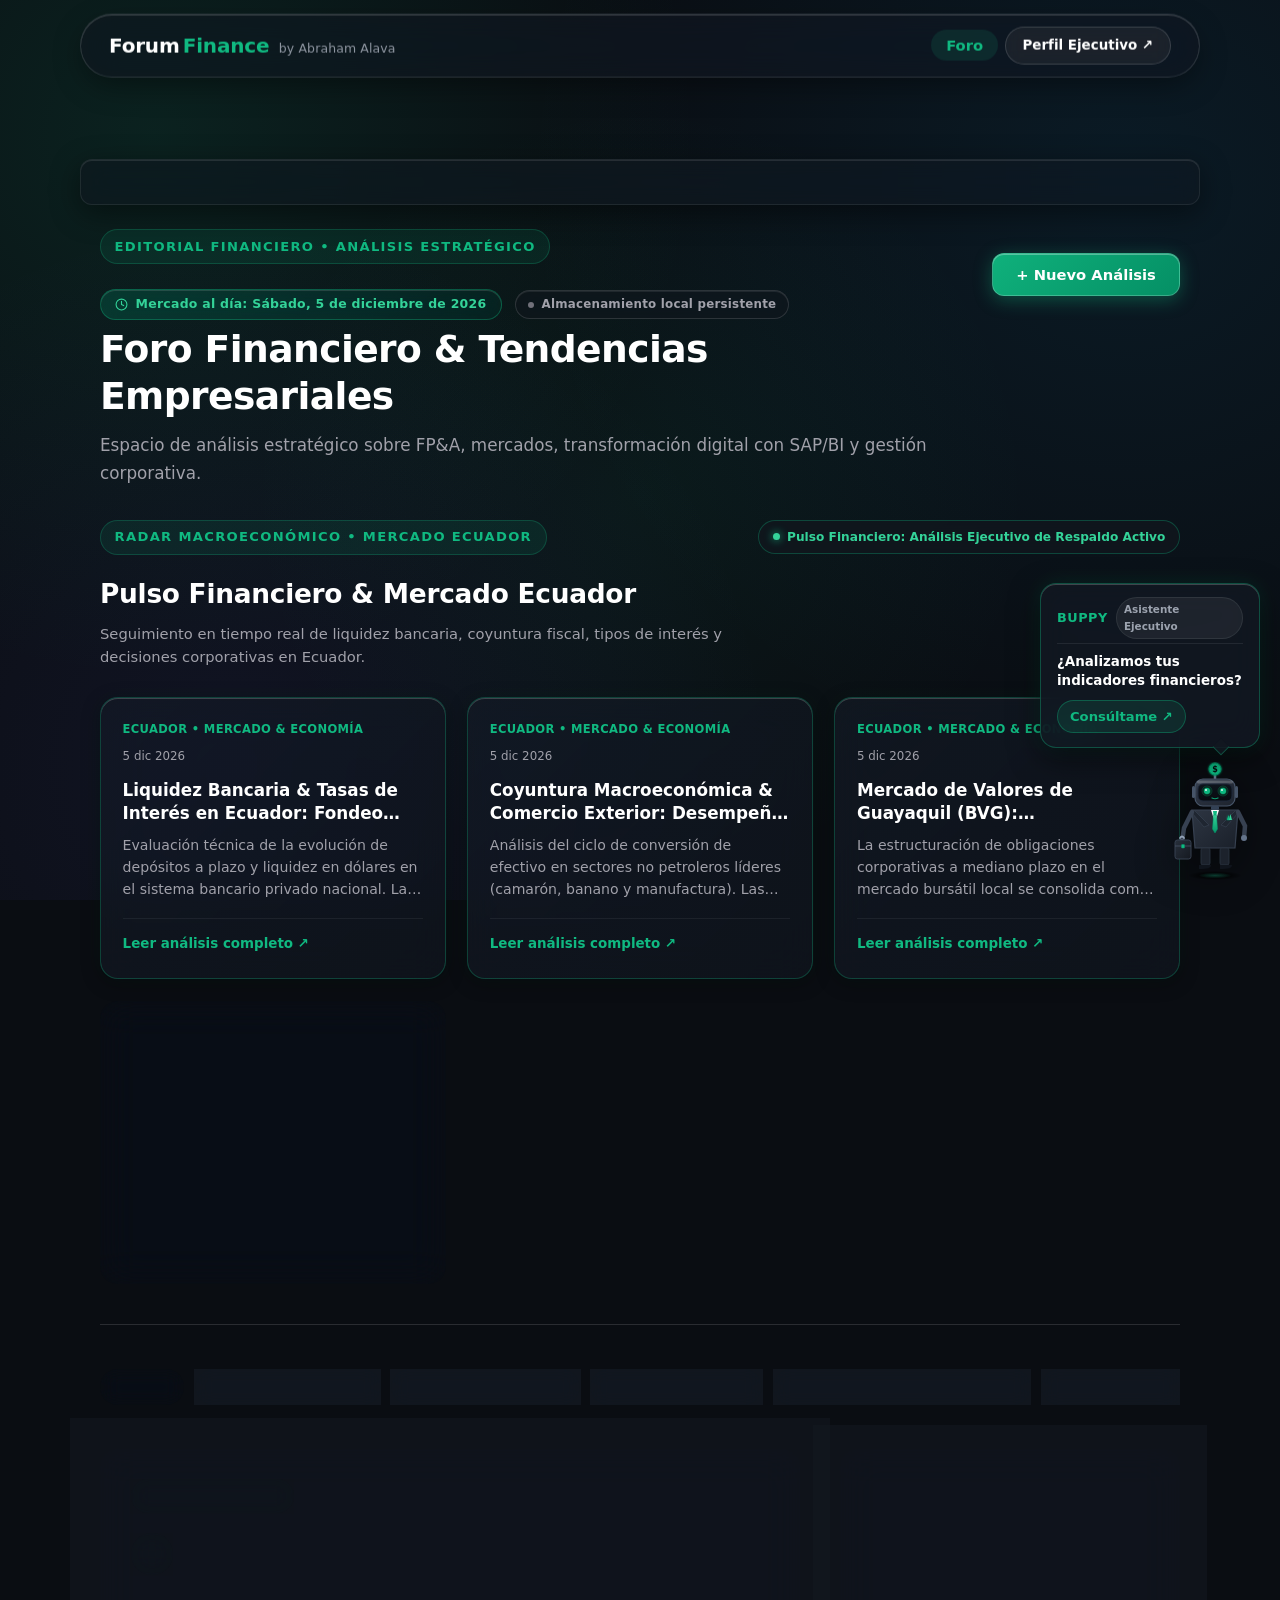
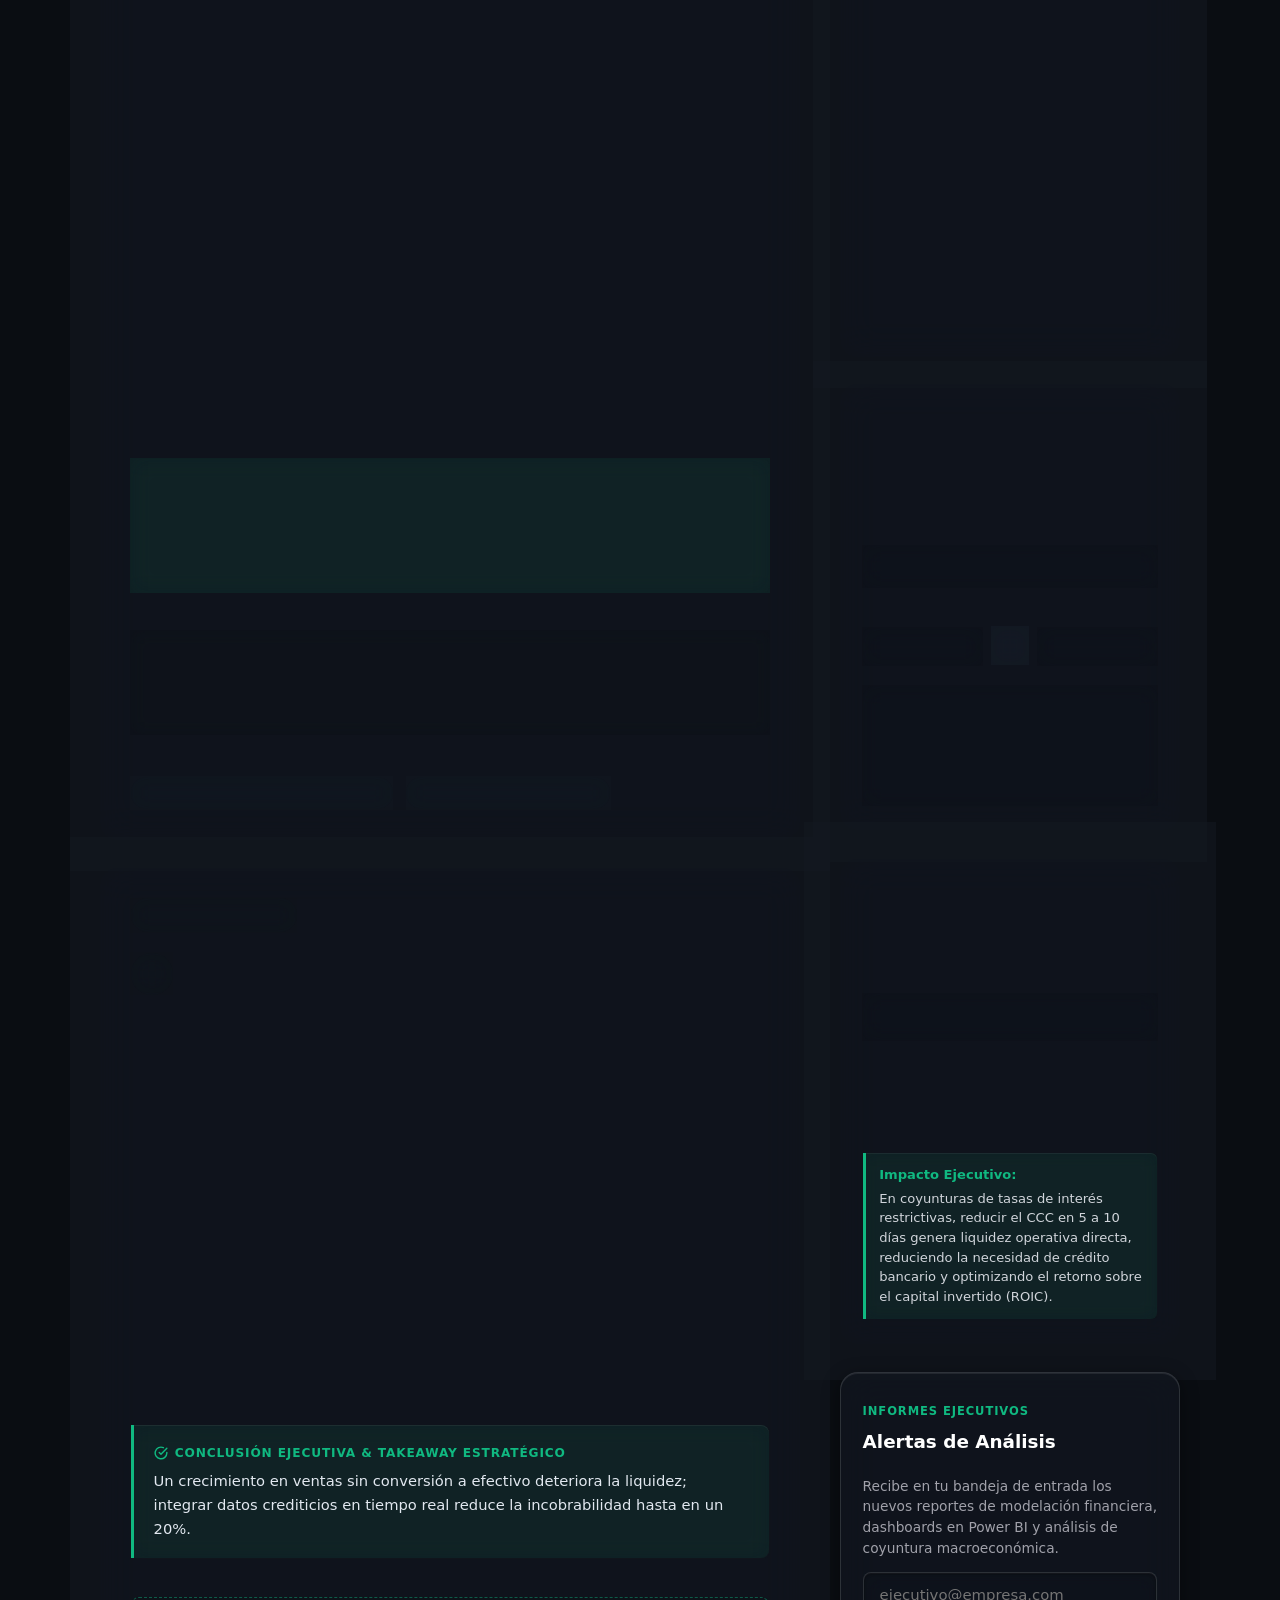
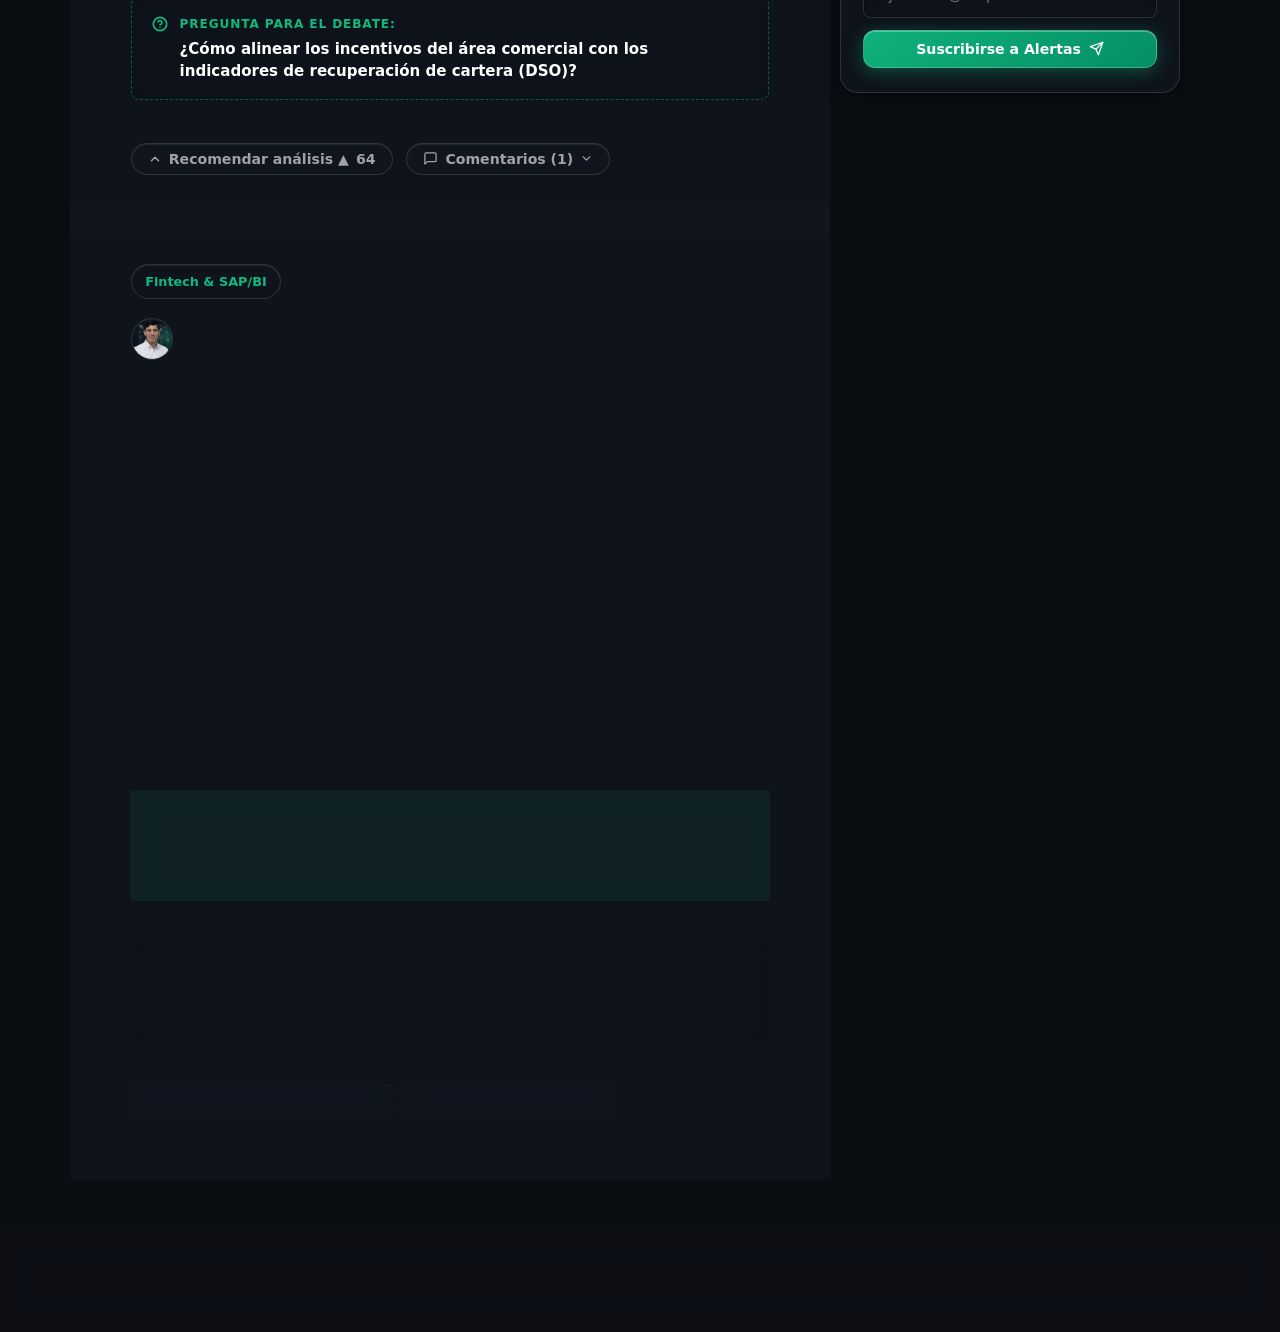
==== forum.html @ c76c72b6 "Primer commit" ====
<!DOCTYPE html>
<html lang="es">

<head>
  <meta charset="UTF-8">
  <meta name="viewport" content="width=device-width, initial-scale=1.0">
  <title>Foro Financiero &amp; Tendencias Empresariales | Abraham Alava</title>

  <!-- Metadatos para SEO y redes sociales -->
  <meta name="description"
    content="Portal Editorial de Inteligencia Financiera &amp; Análisis Empresarial - Artículos estratégicos sobre FP&amp;A, mercado de capitales, transformación digital con SAP/BI y optimización de capital de trabajo por Abraham Alava.">
  <meta name="author" content="Abraham Danny Alava Delgado">
  <meta name="robots" content="index, follow">

  <!-- Favicon corporativo en SVG minimalista -->
  <link rel="icon" type="image/svg+xml" href="assets/img/favicon.svg">

  <!-- Hojas de estilos nativas -->
  <link rel="stylesheet" href="css/global.css">
  <link rel="stylesheet" href="css/pages.css">
</head>

<body>

  <!-- ==========================================
       HEADER COMPARTIDO CON MENÚ RESPONSIVO
       ========================================== -->
  <header class="site-header">
    <nav class="navbar container">
      <!-- Logotipo editorial Forum Finance by Abraham Alava -->
      <a href="forum.html" class="logo forum-brand-logo">
        <span class="brand-text-forum">Forum</span><span class="brand-text-finance">Finance</span>
        <span class="brand-author-byline">by Abraham Alava</span>
      </a>

      <!-- Botón de menú hamburguesa para móviles -->
      <button class="menu-toggle" id="menu-toggle" aria-label="Abrir menú de navegación">
        <span class="hamburger"></span>
      </button>

      <!-- Menú minimalista editorial -->
      <ul class="nav-menu" id="nav-menu">
        <li><a href="forum.html" class="nav-link active">Foro</a></li>
        <li class="nav-btn-item">
          <a href="index.html" class="btn-pill-profile">
            <span>Perfil Ejecutivo &#8599;</span>
          </a>
        </li>
      </ul>
    </nav>
  </header>

  <!-- ==========================================
       TICKER DE MERCADOS EN VIVO (TRADINGVIEW TAPE)
       Widget oficial gratuito en tiempo real
       ========================================== -->
  <div class="market-tradingview-wrapper" aria-label="Cotizaciones de mercados financieros en tiempo real">
    <div class="tradingview-widget-container" id="tradingview-ticker-container">
      <div class="tradingview-widget-container__widget"></div>
    </div>
  </div>

  <!-- ==========================================
       CONTENIDO PRINCIPAL DEL FORO (<main>)
       Estructura editorial de 2 columnas (70% / 30%)
       ========================================== -->
  <main>
    <section class="section forum-section">
      <div class="container">

        <!-- Encabezado Ejecutivo del Portal -->
        <div class="forum-hero-header">
          <div class="forum-hero-text">
            <div class="forum-badge-row">
              <span class="section-tag">EDITORIAL FINANCIERO • ANÁLISIS ESTRATÉGICO</span>
              <span class="forum-live-date-badge" id="forum-live-date-badge">
                <svg width="13" height="13" viewBox="0 0 24 24" fill="none" stroke="currentColor" stroke-width="2"
                  stroke-linecap="round" stroke-linejoin="round" aria-hidden="true">
                  <circle cx="12" cy="12" r="10"></circle>
                  <polyline points="12 6 12 12 16 14"></polyline>
                </svg>
                <span id="live-date-text">Cargando fecha de mercado...</span>
              </span>
              <span class="forum-cloud-badge" id="forum-cloud-badge"
                title="Estado de la base de datos para hilos y comentarios">
                <span class="cloud-status-dot" id="cloud-status-dot"></span>
                <span id="cloud-status-text">Base de datos local activa</span>
              </span>
            </div>
            <h1 class="section-title">Foro Financiero &amp; Tendencias Empresariales</h1>
            <p class="section-description">
              Espacio de análisis estratégico sobre FP&amp;A, mercados, transformación digital con SAP/BI y gestión
              corporativa.
            </p>
          </div>
          <div class="forum-hero-cta">
            <button class="btn btn-primary" id="open-new-thread-modal">
              <span>+ Nuevo Análisis</span>
            </button>
          </div>
        </div>

        <!-- ==========================================
             PULSO FINANCIERO DE ECUADOR EN TIEMPO REAL
             Widget Automatizado de Noticias & Coyuntura Económica
             ========================================== -->
        <section class="ecuador-news-section" aria-label="Pulso Financiero y Noticias Económicas de Ecuador">
          <div class="ecuador-news-header">
            <div class="ecuador-news-header-text">
              <span class="section-tag">RADAR MACROECONÓMICO • MERCADO ECUADOR</span>
              <h2 class="ecuador-news-title">Pulso Financiero &amp; Mercado Ecuador</h2>
              <p class="ecuador-news-description">
                Seguimiento en tiempo real de liquidez bancaria, coyuntura fiscal, tipos de interés y decisiones corporativas en Ecuador.
              </p>
            </div>
            <div class="ecuador-news-badge" id="ecuador-news-status-badge">
              <span class="news-pulse-dot" id="ecuador-pulse-dot"></span>
              <span id="ecuador-news-status-text">Actualizando pulso financiero de Ecuador...</span>
            </div>
          </div>

          <!-- Cuadrícula de Noticias Liquid Glass (4 - 6 tarjetas) -->
          <div class="ecuador-news-grid" id="ecuador-news-grid" aria-live="polite">
            <!-- Renderizado dinámicamente vía fetch con respaldo de análisis ejecutivo -->
          </div>
        </section>

        <!-- Barra de Filtros por Categoría (Estilo Pills) -->
        <div class="forum-filters-wrapper">
          <div class="filter-pills-bar" id="forum-filter-bar" role="toolbar" aria-label="Filtro de categorías del foro">
            <button class="filter-pill active" data-category="all">Todos</button>
            <button class="filter-pill" data-category="FP&amp;A &amp; Estrategia">FP&amp;A &amp; Estrategia</button>
            <button class="filter-pill" data-category="Riesgos &amp; Liquidez">Riesgos &amp; Liquidez</button>
            <button class="filter-pill" data-category="Fintech &amp; SAP/BI">Fintech &amp; SAP/BI</button>
            <button class="filter-pill" data-category="Mercado Bursátil &amp; Riesgos">Mercado Bursátil &amp; Riesgos</button>
            <button class="filter-pill" data-category="Tendencias 2026">Tendencias 2026</button>
          </div>
        </div>

        <!-- Estructura Editorial de 2 Columnas: Principal (70%) + Sidebar (30%) -->
        <div class="forum-editorial-grid">

          <!-- Columna Principal Izquierda (Feed de Artículos/Hilos) -->
          <div class="forum-main-feed-col">
            <div class="forum-feed-container" id="forum-feed" aria-live="polite">
              <!-- Hilos renderizados dinámicamente mediante js/forum.js -->
            </div>
          </div>

          <!-- Barra Lateral Derecha (3 Bloques Compactos) -->
          <aside class="forum-sidebar" aria-label="Inteligencia y métricas financieras">

            <!-- Bloque 1: Temas Más Debatidos -->
            <div class="sidebar-card sidebar-trending-card">
              <div class="sidebar-card-header">
                <span class="sidebar-card-tag">RANKING EDITORIAL</span>
                <h3 class="sidebar-card-title">Temas Más Debatidos</h3>
              </div>
              <ol class="trending-list" id="trending-threads-list">
                <!-- Se alimenta dinámicamente desde js/forum.js -->
              </ol>
            </div>

            <!-- Bloque 2: Convertidor de Divisas Ejecutivo -->
            <div class="sidebar-card sidebar-converter-card" id="currency-converter-widget">
              <div class="sidebar-card-header">
                <span class="sidebar-card-tag">MERCADOS &amp; DIVISAS</span>
                <h3 class="sidebar-card-title">Convertidor de Divisas Ejecutivo</h3>
              </div>

              <div class="converter-form">
                <!-- Monto a Convertir -->
                <div class="form-group" style="margin-bottom: 0.85rem;">
                  <label for="converter-amount" class="converter-label">Monto a Convertir</label>
                  <input type="number" id="converter-amount" class="form-control converter-input" value="1000" min="0"
                    step="any" placeholder="1000">
                </div>

                <!-- Selectores de Divisas e Intercambio -->
                <div class="converter-selectors-row">
                  <div class="converter-select-col">
                    <label for="converter-from" class="converter-label">De:</label>
                    <select id="converter-from" class="form-control converter-select">
                      <option value="USD" selected>USD - Dólar (EE.UU.)</option>
                      <option value="MXN">MXN - Peso Mexicano</option>
                      <option value="EUR">EUR - Euro</option>
                      <option value="COP">COP - Peso Colombiano</option>
                      <option value="PEN">PEN - Sol Peruano</option>
                      <option value="BRL">BRL - Real Brasileño</option>
                      <option value="GBP">GBP - Libra Esterlina</option>
                    </select>
                  </div>

                  <button type="button" id="converter-swap-btn" class="converter-swap-btn"
                    aria-label="Intercambiar divisas" title="Intercambiar divisas">
                    <svg width="16" height="16" viewBox="0 0 24 24" fill="none" stroke="currentColor" stroke-width="2.5"
                      stroke-linecap="round" stroke-linejoin="round" aria-hidden="true">
                      <path d="M7 16V4M7 4L3 8M7 4L11 8M17 8V20M17 20L21 16M17 20L13 16"></path>
                    </svg>
                  </button>

                  <div class="converter-select-col">
                    <label for="converter-to" class="converter-label">A:</label>
                    <select id="converter-to" class="form-control converter-select">
                      <option value="USD">USD - Dólar (EE.UU.)</option>
                      <option value="MXN" selected>MXN - Peso Mexicano</option>
                      <option value="EUR">EUR - Euro</option>
                      <option value="COP">COP - Peso Colombiano</option>
                      <option value="PEN">PEN - Sol Peruano</option>
                      <option value="BRL">BRL - Real Brasileño</option>
                      <option value="GBP">GBP - Libra Esterlina</option>
                    </select>
                  </div>
                </div>

                <!-- Resultado de Conversión en Tiempo Real -->
                <div class="converter-result-box">
                  <div class="converter-result-main">
                    <span class="converter-result-val" id="converter-result-value">--</span>
                    <span class="converter-result-curr" id="converter-result-currency">MXN</span>
                  </div>
                  <div class="converter-rate-info">
                    <span id="converter-rate-unit">Cargando tasa de cambio...</span>
                    <span class="converter-rate-date" id="converter-rate-timestamp">Conexión a mercado en curso</span>
                  </div>
                </div>
              </div>
            </div>

            <!-- Bloque 3: Métrica / KPI Destacado -->
            <div class="sidebar-card sidebar-kpi-card">
              <div class="sidebar-card-header">
                <span class="sidebar-card-tag highlight">KPI FINANCIERO DESTACADO</span>
                <h3 class="sidebar-card-title">Cash Conversion Cycle (CCC)</h3>
              </div>
              <div class="kpi-formula-box">
                <code>CCC = DSO + DIO - DPO</code>
              </div>
              <p class="kpi-description">
                Mide el número de días que toma transformar las salidas de efectivo por adquisiciones de inventario en
                entradas líquidas por cobranza de facturas.
              </p>
              <div class="kpi-takeaway">
                <span class="kpi-takeaway-label">Impacto Ejecutivo:</span>
                <p>En coyunturas de tasas de interés restrictivas, reducir el CCC en 5 a 10 días genera liquidez
                  operativa directa, reduciendo la necesidad de crédito bancario y optimizando el retorno sobre el
                  capital invertido (ROIC).</p>
              </div>
            </div>

            <!-- Bloque 4: Alertas de Análisis -->
            <div class="sidebar-card sidebar-alerts-card">
              <div class="sidebar-card-header">
                <span class="sidebar-card-tag">INFORMES EJECUTIVOS</span>
                <h3 class="sidebar-card-title">Alertas de Análisis</h3>
              </div>
              <p class="alerts-description">
                Recibe en tu bandeja de entrada los nuevos reportes de modelación financiera, dashboards en Power BI y
                análisis de coyuntura macroeconómica.
              </p>
              <form class="alerts-form" id="newsletter-form" novalidate>
                <input type="text" name="email_address_check" value="" style="display:none;">
                <input type="hidden" name="locale" value="es">
                <div class="form-group" style="margin-bottom: 0.75rem;">
                  <label for="EMAIL" class="sr-only">Correo electrónico corporativo</label>
                  <input type="email" name="EMAIL" id="EMAIL" class="form-control" placeholder="ejecutivo@empresa.com"
                    required>
                </div>
                <button type="submit" id="newsletter-submit-btn" class="btn btn-primary"
                  style="width: 100%; justify-content: center; font-size: 0.88rem; padding: 0.65rem 1rem;">
                  <span>Suscribirse a Alertas</span>
                  <svg width="15" height="15" viewBox="0 0 24 24" fill="none" stroke="currentColor" stroke-width="2"
                    stroke-linecap="round" stroke-linejoin="round" aria-hidden="true">
                    <line x1="22" y1="2" x2="11" y2="13"></line>
                    <polygon points="22 2 15 22 11 13 2 9 22 2"></polygon>
                  </svg>
                </button>
                <div id="newsletter-feedback" class="newsletter-feedback" style="display: none;"></div>
              </form>
            </div>

          </aside>

        </div>

      </div>
    </section>
  </main>

  <!-- ==========================================
       MODAL: CREAR NUEVO TEMA / ANÁLISIS
       ========================================== -->
  <div class="modal-overlay" id="thread-modal-overlay" aria-hidden="true" role="dialog" aria-modal="true"
    aria-labelledby="modal-title">
    <div class="modal-card">
      <div class="modal-header">
        <div class="modal-header-info">
          <span class="modal-tag">NUEVA PUBLICACIÓN</span>
          <h2 class="modal-title" id="modal-title">Publicar Análisis o Tema de Debate</h2>
        </div>
        <button class="modal-close-btn" id="close-modal-btn" aria-label="Cerrar modal">
          <svg width="20" height="20" viewBox="0 0 24 24" fill="none" stroke="currentColor" stroke-width="2"
            stroke-linecap="round" stroke-linejoin="round" aria-hidden="true">
            <line x1="18" y1="6" x2="6" y2="18"></line>
            <line x1="6" y1="6" x2="18" y2="18"></line>
          </svg>
        </button>
      </div>

      <form id="new-thread-form" class="modal-form" novalidate>
        <!-- Título del Tema -->
        <div class="form-group">
          <label for="thread-title-input">Título del Análisis / Discusión *</label>
          <input type="text" id="thread-title-input" class="form-control"
            placeholder="Ej: Impacto de la política monetaria en la estructura de deuda corporativa..." required>
        </div>

        <!-- Categoría y Nombre de Autor en 2 columnas -->
        <div class="modal-form-row">
          <div class="form-group">
            <label for="thread-category-select">Categoría Especializada *</label>
            <select id="thread-category-select" class="form-control" required>
              <option value="FP&amp;A &amp; Estrategia">FP&amp;A &amp; Estrategia</option>
              <option value="Riesgos &amp; Liquidez">Riesgos &amp; Liquidez</option>
              <option value="Fintech &amp; SAP/BI">Fintech &amp; SAP/BI</option>
              <option value="Mercado Bursátil &amp; Riesgos">Mercado Bursátil &amp; Riesgos</option>
              <option value="Tendencias 2026">Tendencias 2026</option>
            </select>
          </div>

          <div class="form-group">
            <label for="thread-author-input">Nombre del Autor / Cargo *</label>
            <input type="text" id="thread-author-input" class="form-control"
              placeholder="Ej: Ing. Roberto Dávila / FP&amp;A Manager" required>
          </div>
        </div>

        <!-- Contenido / Cuerpo del análisis -->
        <div class="form-group">
          <label for="thread-content-input">Cuerpo del Análisis Financiero *</label>
          <textarea id="thread-content-input" class="form-control" rows="4"
            placeholder="Expón los fundamentos técnicos, métricas financieras relevantes (EBITDA, ROIC, Flujo de Caja), impacto operativo..."
            required></textarea>
        </div>

        <!-- Conclusión Ejecutiva -->
        <div class="form-group">
          <label for="thread-conclusion-input">Conclusión Ejecutiva / Takeaway Estratégico *</label>
          <textarea id="thread-conclusion-input" class="form-control" rows="2"
            placeholder="Resumen clave o recomendación directa para la dirección financiera..." required></textarea>
        </div>

        <!-- Pregunta para el Debate Comunitario -->
        <div class="form-group">
          <label for="thread-debate-input">Pregunta para el Debate Comunitario (Opcional)</label>
          <input type="text" id="thread-debate-input" class="form-control"
            placeholder="Ej: ¿Qué palancas de optimización consideras más efectivas...?">
        </div>

        <!-- Alerta de validación en modal -->
        <div id="modal-feedback" class="modal-feedback" style="display: none;"></div>

        <!-- Acciones del Modal -->
        <div class="modal-actions">
          <button type="button" class="btn btn-outline" id="cancel-modal-btn">Cancelar</button>
          <button type="submit" class="btn btn-primary" id="submit-thread-btn">
            <span>Publicar Análisis</span>
            <svg width="18" height="18" viewBox="0 0 24 24" fill="none" stroke="currentColor" stroke-width="2"
              stroke-linecap="round" stroke-linejoin="round" aria-hidden="true">
              <line x1="22" y1="2" x2="11" y2="13"></line>
              <polygon points="22 2 15 22 11 13 2 9 22 2"></polygon>
            </svg>
          </button>
        </div>
      </form>
    </div>
  </div>

  <!-- ==========================================
       FOOTER COMPARTIDO
       ========================================== -->
  <footer class="site-footer">
    <div class="container footer-content">
      <p>&copy; <span id="current-year"></span> Abraham Danny Alava Delgado. Todos los derechos reservados.</p>
      <div class="footer-socials">
        <a href="https://www.linkedin.com/in/abraham-alava-3880532a1/" target="_blank"
          rel="noopener noreferrer">LinkedIn</a>
        <a href="https://wa.me/593992666129" target="_blank" rel="noopener noreferrer">WhatsApp</a>
        <a href="mailto:alavacop7@outlook.es">Correo</a>
        <a href="forum.html" target="_blank" rel="noopener noreferrer" class="footer-link-forum">Foro Financiero ↗</a>
      </div>
    </div>
  </footer>

  <!-- Scripts funcionales nativos -->
  <script src="js/main.js"></script>
  <script src="js/forum.js"></script>
</body>

</html>
---- css/global.css ----
/* ==========================================================================
   GLOBAL.CSS - Estilos Globales, Variables, Reset, Componentes y Navegación
   Tecnología: CSS3 Nativo (Sin frameworks)
   Estilo: Fintech Moderno 100% Responsivo
   Paleta: #121417 (Fondo Grafito), #1A1D21 (Tarjetas), #2A2E35 (Bordes),
           #FFFFFF (Texto Principal), #A1A1AA (Texto Secundario),
           #10B981 (Verde Esmeralda Sobrio)
   ========================================================================== */

/* 1. Variables de diseño en :root */
:root {
  /* Paleta Liquid Glass & Fintech */
  --color-bg: #0A0D12;              /* Fondo ultra profundo con soporte para mallas líquidas */
  --color-surface: rgba(20, 25, 33, 0.62);         /* Superficie de vidrio translúcido */
  --color-surface-hover: rgba(28, 35, 47, 0.78);   /* Estado hover en vidrio líquido */
  --color-surface-card: rgba(20, 25, 33, 0.58);    /* Tarjetas y módulos frosted glass */
  --color-primary: #10B981;         /* Verde esmeralda vivo */
  --color-primary-hover: #34D399;   /* Esmeralda luminoso para hover */
  --color-primary-rgb: 16, 185, 129;
  --color-secondary: #E4E4E7;       /* Blanco zinc elegante */
  --color-secondary-rgb: 228, 228, 231;
  --color-text: #FFFFFF;            /* Blanco puro para títulos */
  --color-text-muted: #A1A1AA;      /* Gris zinc de alta legibilidad */
  --color-border: rgba(255, 255, 255, 0.09);       /* Borde cristalino tenue */
  --color-border-glass: rgba(255, 255, 255, 0.13); /* Refracción de borde de vidrio */
  --color-border-hover: rgba(16, 185, 129, 0.55);  /* Iluminación de borde en hover */
  --color-success: #10B981;         /* Éxito */
  --color-danger: #EF4444;          /* Error */

  /* Filtros y Efectos Liquid Glass (Frosted Glassmorphism) */
  --glass-blur: blur(18px) saturate(180%);
  --glass-blur-sm: blur(10px) saturate(160%);
  --glass-blur-lg: blur(26px) saturate(190%);
  --glass-specular: inset 0 1px 0 0 rgba(255, 255, 255, 0.12);
  --glass-specular-hover: inset 0 1px 0 0 rgba(255, 255, 255, 0.25);

  /* Tipografía y Espaciado */
  --font-main: system-ui, -apple-system, BlinkMacSystemFont, 'Segoe UI', Roboto, Helvetica, Arial, sans-serif;
  --max-width: 1120px;
  --header-height: 72px;

  /* Bordes, Sombras Líquidas y Transiciones */
  --radius-sm: 8px;
  --radius-md: 12px;
  --radius-lg: 18px;
  --shadow-sm: 0 4px 18px 0 rgba(0, 0, 0, 0.38), inset 0 1px 0 0 rgba(255, 255, 255, 0.08);
  --shadow-md: 0 8px 32px 0 rgba(0, 0, 0, 0.48), inset 0 1px 0 0 rgba(255, 255, 255, 0.12);
  --shadow-lg: 0 16px 48px -8px rgba(0, 0, 0, 0.65), inset 0 1px 0 0 rgba(255, 255, 255, 0.16);
  --transition: all 0.28s cubic-bezier(0.16, 1, 0.3, 1);
}

/* 2. Reset Universal y Prevención de Desbordamiento */
*, *::before, *::after {
  margin: 0;
  padding: 0;
  box-sizing: border-box;
}

html {
  scroll-behavior: smooth;
  overflow-x: hidden;
  width: 100%;
}

body {
  font-family: var(--font-main);
  background-color: var(--color-bg);
  background-image: 
    radial-gradient(circle at 12% 15%, rgba(16, 185, 129, 0.12) 0%, transparent 40%),
    radial-gradient(circle at 88% 20%, rgba(14, 165, 233, 0.09) 0%, transparent 45%),
    radial-gradient(circle at 50% 55%, rgba(16, 185, 129, 0.07) 0%, transparent 48%),
    radial-gradient(circle at 18% 85%, rgba(99, 102, 241, 0.08) 0%, transparent 42%);
  background-attachment: fixed;
  background-size: cover;
  color: var(--color-text-muted);
  line-height: 1.65;
  min-height: 100vh;
  display: flex;
  flex-direction: column;
  overflow-x: hidden;
  width: 100%;
}

main {
  flex: 1; /* Permite que el footer se mantenga al final siempre */
  width: 100%;
  overflow-x: hidden;
}

img, svg {
  max-width: 100%;
  height: auto;
  display: block;
}

/* 3. Clases Utilitarias */
.sr-only {
  position: absolute;
  width: 1px;
  height: 1px;
  padding: 0;
  margin: -1px;
  overflow: hidden;
  clip: rect(0, 0, 0, 0);
  white-space: nowrap;
  border-width: 0;
}

.container {
  width: 100%;
  max-width: var(--max-width);
  margin-left: auto;
  margin-right: auto;
  padding-left: 1.25rem;
  padding-right: 1.25rem;
  box-sizing: border-box;
}

.section {
  padding: 4.5rem 0;
  width: 100%;
}

.section-header {
  text-align: center;
  max-width: 680px;
  margin: 0 auto 3.5rem auto;
  padding: 0 0.5rem;
}

.section-tag {
  display: inline-block;
  font-size: 0.82rem;
  font-weight: 700;
  text-transform: uppercase;
  letter-spacing: 0.1em;
  color: var(--color-primary);
  background-color: rgba(var(--color-primary-rgb), 0.1);
  padding: 0.35rem 0.85rem;
  border-radius: 9999px;
  margin-bottom: 0.75rem;
  border: 1px solid rgba(var(--color-primary-rgb), 0.25);
}

.section-title {
  font-size: clamp(1.85rem, 4vw + 0.5rem, 2.35rem);
  font-weight: 800;
  line-height: 1.25;
  color: var(--color-text);
  margin-bottom: 0.75rem;
  letter-spacing: -0.015em;
  word-break: break-word;
}

.section-description {
  color: var(--color-text-muted);
  font-size: clamp(0.95rem, 2vw + 0.3rem, 1.05rem);
}

/* 4. Botones */
.btn {
  display: inline-flex;
  align-items: center;
  justify-content: center;
  gap: 0.5rem;
  font-family: inherit;
  font-size: 0.92rem;
  font-weight: 600;
  padding: 0.75rem 1.45rem;
  border-radius: var(--radius-md);
  text-decoration: none;
  cursor: pointer;
  border: 1px solid transparent;
  transition: var(--transition);
  white-space: nowrap;
}

.btn-primary {
  background: linear-gradient(135deg, rgba(16, 185, 129, 0.95), rgba(5, 150, 105, 0.95));
  color: #FFFFFF;
  font-weight: 700;
  border: 1px solid rgba(255, 255, 255, 0.2);
  box-shadow: 0 4px 18px rgba(16, 185, 129, 0.35), inset 0 1px 0 rgba(255, 255, 255, 0.3);
  backdrop-filter: blur(8px);
  -webkit-backdrop-filter: blur(8px);
}

.btn-primary:hover {
  background: linear-gradient(135deg, rgba(52, 211, 153, 0.98), rgba(16, 185, 129, 0.98));
  border-color: rgba(255, 255, 255, 0.35);
  color: #0A0D12;
  transform: translateY(-2px);
  box-shadow: 0 6px 25px rgba(16, 185, 129, 0.45), 0 0 20px rgba(16, 185, 129, 0.3), inset 0 1px 0 rgba(255, 255, 255, 0.4);
}

.btn-outline {
  background-color: rgba(255, 255, 255, 0.04);
  backdrop-filter: var(--glass-blur-sm);
  -webkit-backdrop-filter: var(--glass-blur-sm);
  color: var(--color-text);
  border: 1px solid var(--color-border-glass);
  box-shadow: inset 0 1px 0 rgba(255, 255, 255, 0.08);
}

.btn-outline:hover {
  background-color: rgba(255, 255, 255, 0.08);
  border-color: var(--color-primary);
  color: var(--color-primary);
  transform: translateY(-2px);
  box-shadow: 0 6px 20px rgba(0, 0, 0, 0.35), 0 0 18px rgba(16, 185, 129, 0.18), inset 0 1px 0 rgba(255, 255, 255, 0.15);
}

.badge {
  display: inline-block;
  font-size: 0.75rem;
  font-weight: 600;
  padding: 0.25rem 0.65rem;
  border-radius: 9999px;
  background-color: rgba(var(--color-primary-rgb), 0.12);
  color: var(--color-primary);
  border: 1px solid rgba(var(--color-primary-rgb), 0.28);
  backdrop-filter: blur(8px);
  -webkit-backdrop-filter: blur(8px);
}

/* 5. Header y Barra de Navegación */
.site-header {
  position: sticky;
  top: 0.85rem;
  left: 0;
  width: 100%;
  z-index: 1000;
  padding: 0 1rem;
  background-color: transparent;
  border-bottom: none;
  pointer-events: none;
  transition: var(--transition);
}

.site-header .navbar {
  pointer-events: auto;
}

.navbar {
  height: 64px;
  background-color: rgba(18, 23, 31, 0.68);
  backdrop-filter: var(--glass-blur);
  -webkit-backdrop-filter: var(--glass-blur);
  border: 1px solid var(--color-border-glass);
  border-radius: 9999px; /* Encabezado en forma redondeada (píldora ejecutiva) */
  padding: 0 1.75rem;
  box-shadow: 0 10px 32px -5px rgba(0, 0, 0, 0.45), inset 0 1px 0 0 rgba(255, 255, 255, 0.16);
  display: flex;
  align-items: center;
  justify-content: space-between;
  transition: all 0.3s cubic-bezier(0.16, 1, 0.3, 1);
}

.navbar:hover {
  border-color: rgba(16, 185, 129, 0.4);
  background-color: rgba(24, 30, 40, 0.76);
  box-shadow: 0 12px 38px -5px rgba(0, 0, 0, 0.55), 0 0 25px rgba(16, 185, 129, 0.15), inset 0 1px 0 0 rgba(255, 255, 255, 0.25);
}

.logo {
  font-size: 1.35rem;
  font-weight: 800;
  color: var(--color-text);
  text-decoration: none;
  letter-spacing: -0.02em;
}

.logo span {
  color: var(--color-primary);
}

.nav-menu {
  display: flex;
  align-items: center;
  gap: 0.4rem;
  list-style: none;
}

.nav-link {
  color: var(--color-text-muted);
  text-decoration: none;
  font-size: 0.92rem;
  font-weight: 500;
  position: relative;
  padding: 0.42rem 0.95rem;
  border-radius: 9999px;
  transition: var(--transition);
}

.nav-link:hover {
  color: #FFFFFF;
  background-color: rgba(255, 255, 255, 0.06);
}

/* Enlace activo (marcado por main.js) */
.nav-link.active {
  color: var(--color-primary);
  background-color: rgba(var(--color-primary-rgb), 0.12);
  font-weight: 700;
}

.nav-link.active::after {
  display: none;
}

/* Botón Descargar CV en barra de navegación superior */
.nav-btn-item {
  display: inline-flex;
  align-items: center;
}

.btn-nav-cv {
  padding: 0.42rem 0.95rem;
  font-size: 0.85rem;
  font-weight: 700;
  border-radius: 9999px;
  margin-left: 0.4rem;
  gap: 0.4rem;
  line-height: 1;
  text-decoration: none;
}

.btn-nav-cv svg {
  flex-shrink: 0;
}

/* Botón menú móvil (hamburguesa) */
.menu-toggle {
  display: none;
  background: transparent;
  border: none;
  cursor: pointer;
  padding: 0.5rem;
  width: 44px;
  height: 44px;
  position: relative;
  z-index: 1001;
  border-radius: var(--radius-sm);
  transition: var(--transition);
}

.menu-toggle:focus-visible {
  outline: 2px solid var(--color-primary);
}

.hamburger {
  display: block;
  width: 24px;
  height: 2px;
  background-color: var(--color-text);
  position: relative;
  transition: var(--transition);
}

.hamburger::before,
.hamburger::after {
  content: "";
  position: absolute;
  width: 24px;
  height: 2px;
  background-color: var(--color-text);
  left: 0;
  transition: var(--transition);
}

.hamburger::before {
  top: -8px;
}

.hamburger::after {
  top: 8px;
}

/* Estado activo del botón hamburguesa (transforma en X) */
.menu-toggle.active .hamburger {
  background-color: transparent;
}

.menu-toggle.active .hamburger::before {
  top: 0;
  transform: rotate(45deg);
}

.menu-toggle.active .hamburger::after {
  top: 0;
  transform: rotate(-45deg);
}

/* 6. Footer Compartido */
.site-footer {
  background-color: rgba(14, 16, 20, 0.72);
  backdrop-filter: var(--glass-blur);
  -webkit-backdrop-filter: var(--glass-blur);
  border-top: 1px solid var(--color-border-glass);
  box-shadow: inset 0 1px 0 rgba(255, 255, 255, 0.08);
  padding: 2.5rem 0;
  margin-top: auto;
  width: 100%;
}

.footer-content {
  display: flex;
  flex-direction: column;
  align-items: center;
  justify-content: space-between;
  gap: 1.25rem;
  text-align: center;
}

@media (min-width: 768px) {
  .footer-content {
    flex-direction: row;
    text-align: left;
  }
}

.footer-content p {
  color: var(--color-text-muted);
  font-size: 0.88rem;
}

.footer-socials {
  display: flex;
  gap: 1.25rem;
}

.footer-socials a {
  color: var(--color-text-muted);
  text-decoration: none;
  font-size: 0.88rem;
  transition: var(--transition);
}

.footer-socials a:hover {
  color: var(--color-primary);
}

.footer-socials a.footer-link-forum {
  color: var(--color-text-muted);
  font-weight: 500;
  opacity: 0.9;
}

.footer-socials a.footer-link-forum:hover {
  color: var(--color-primary);
  opacity: 1;
}

/* 7. Media Queries de Navegación Móvil */
@media (max-width: 768px) {
  .site-header {
    top: 0.5rem;
    padding: 0 0.75rem;
  }

  .navbar {
    height: 58px;
    padding: 0 1.25rem;
    border-radius: 9999px; /* Encabezado redondeado en móviles */
  }

  .menu-toggle {
    display: flex;
    align-items: center;
    justify-content: center;
  }

  .nav-menu {
    position: fixed;
    top: calc(58px + 1rem);
    left: 0.75rem;
    right: 0.75rem;
    width: auto;
    background-color: rgba(18, 22, 29, 0.88);
    backdrop-filter: var(--glass-blur-lg);
    -webkit-backdrop-filter: var(--glass-blur-lg);
    border: 1px solid var(--color-border-glass);
    border-radius: 20px; /* Menú móvil redondeado acorde al encabezado */
    flex-direction: column;
    padding: 1.5rem 1.25rem;
    gap: 0.75rem;
    align-items: stretch;
    box-shadow: var(--shadow-lg), 0 20px 50px rgba(0, 0, 0, 0.75), inset 0 1px 0 rgba(255, 255, 255, 0.15);
    transform: translateY(-20px);
    opacity: 0;
    visibility: hidden;
    transition: all 0.3s cubic-bezier(0.4, 0, 0.2, 1);
    z-index: 999;
    max-height: calc(100vh - 85px);
    overflow-y: auto;
  }

  /* Clase añadida con JS para mostrar el menú */
  .nav-menu.open {
    transform: translateY(0);
    opacity: 1;
    visibility: visible;
  }

  .nav-link {
    font-size: 1.02rem;
    width: 100%;
    display: block;
    padding: 0.65rem 0.85rem;
    border-radius: var(--radius-sm);
    border-bottom: 1px solid rgba(42, 46, 53, 0.5);
  }

  .nav-link:hover, .nav-link.active {
    background-color: rgba(16, 185, 129, 0.08);
  }

  .nav-link.active::after {
    display: none; /* En móvil se resalta con fondo sutil */
  }

  .nav-btn-item {
    width: 100%;
    margin-top: 0.35rem;
  }

  .btn-nav-cv {
    width: 100%;
    margin-left: 0;
    justify-content: center;
    padding: 0.65rem 1rem;
    font-size: 0.92rem;
  }

  .section {
    padding: 3.5rem 0;
  }
}

/* ==========================================================================
   7. ASISTENTE ROBOT EJECUTIVO "BUPPY" (Liquid Glass Assistant)
   ========================================================================== */
.executive-robot-container {
  position: fixed;
  bottom: 20px;
  right: 20px;
  z-index: 999;
  width: 90px;
  height: auto;
  pointer-events: auto;
  user-select: none;
  transition: opacity 0.3s ease, transform 0.3s ease;
}

.executive-robot-wrapper {
  animation: robotLevitate 3.5s ease-in-out infinite;
  display: flex;
  flex-direction: column;
  align-items: center;
  position: relative;
}

.executive-robot-svg {
  display: block;
  width: 90px;
  height: 115px;
  filter: drop-shadow(0 8px 20px rgba(0, 0, 0, 0.45));
}

.executive-robot-shadow {
  width: 52px;
  height: 9px;
  background: radial-gradient(ellipse at center, rgba(16, 185, 129, 0.32) 0%, rgba(0, 0, 0, 0.5) 45%, transparent 75%);
  border-radius: 50%;
  margin: -6px auto 0 auto;
  animation: robotShadowPulse 3.5s ease-in-out infinite;
}

/* Burbuja de diálogo Liquid Glass (Modo Interactivo en forum.html) */
.executive-robot-bubble {
  position: absolute;
  bottom: calc(100% + 14px);
  right: 0;
  width: 220px;
  background: rgba(18, 24, 33, 0.85);
  backdrop-filter: blur(14px) saturate(160%);
  -webkit-backdrop-filter: blur(14px) saturate(160%);
  border: 1px solid rgba(16, 185, 129, 0.35);
  border-radius: 16px;
  padding: 0.85rem 1rem;
  box-shadow: 0 10px 30px rgba(0, 0, 0, 0.55), 0 0 20px rgba(16, 185, 129, 0.15), inset 0 1px 0 rgba(255, 255, 255, 0.2);
  display: flex;
  flex-direction: column;
  gap: 0.55rem;
  animation: robotBubbleFloat 3.5s ease-in-out infinite;
  pointer-events: auto;
  z-index: 1000;
}

.robot-bubble-header {
  display: flex;
  align-items: center;
  justify-content: space-between;
  gap: 0.5rem;
  padding-bottom: 0.3rem;
  border-bottom: 1px solid rgba(255, 255, 255, 0.08);
}

.robot-bubble-name {
  font-size: 0.8rem;
  font-weight: 800;
  color: #10B981;
  letter-spacing: 0.04em;
  text-transform: uppercase;
}

.robot-bubble-badge {
  font-size: 0.65rem;
  font-weight: 600;
  color: #9CA3AF;
  background: rgba(255, 255, 255, 0.06);
  padding: 0.15rem 0.45rem;
  border-radius: 9999px;
  border: 1px solid rgba(255, 255, 255, 0.08);
}

.robot-bubble-text {
  font-size: 0.84rem;
  line-height: 1.4;
  color: #FFFFFF;
  font-weight: 600;
  margin: 0;
}

.robot-bubble-link {
  display: inline-flex;
  align-items: center;
  align-self: flex-start;
  gap: 0.35rem;
  font-size: 0.82rem;
  font-weight: 700;
  color: #10B981;
  text-decoration: none;
  background: rgba(16, 185, 129, 0.12);
  border: 1px solid rgba(16, 185, 129, 0.35);
  padding: 0.32rem 0.75rem;
  border-radius: 9999px;
  transition: var(--transition);
}

.robot-bubble-link:hover {
  background: #10B981;
  color: #0A0D12;
  box-shadow: 0 0 16px rgba(16, 185, 129, 0.5);
  transform: translateY(-1px);
}

.robot-bubble-tail {
  position: absolute;
  bottom: -6px;
  right: 32px;
  width: 12px;
  height: 12px;
  background: rgba(18, 24, 33, 0.85);
  border-right: 1px solid rgba(16, 185, 129, 0.35);
  border-bottom: 1px solid rgba(16, 185, 129, 0.35);
  transform: rotate(45deg);
}

@keyframes robotLevitate {
  0%, 100% {
    transform: translateY(0);
  }
  50% {
    transform: translateY(-8px);
  }
}

@keyframes robotShadowPulse {
  0%, 100% {
    transform: scale(1);
    opacity: 0.55;
  }
  50% {
    transform: scale(0.82);
    opacity: 0.25;
  }
}

@keyframes robotBubbleFloat {
  0%, 100% {
    transform: translateY(0);
  }
  50% {
    transform: translateY(-5px);
  }
}

/* Adaptación móvil: ocultar en pantallas menores a 768px */
@media (max-width: 768px) {
  .executive-robot-container {
    display: none !important;
  }
}
---- css/pages.css ----
/* ==========================================================================
   PAGES.CSS - Estilos específicos de cada vista (<main>)
   Estilo: Fintech Moderno Liquid Glass (Glassmorphism & Frosted Glass)
   Paleta: #0A0D12 (Fondo Líquido), rgba(20, 25, 33, 0.62) (Superficies de Vidrio),
           rgba(255, 255, 255, 0.13) (Bordes de Refracción),
           #10B981 (Verde Esmeralda Sobrio)
   ========================================================================== */

/* --------------------------------------------------------------------------
   1. INICIO (index.html): .hero y .highlights-grid
   -------------------------------------------------------------------------- */
.hero {
  padding: 4.5rem 0 3rem 0;
  width: 100%;
}

.hero-grid {
  display: grid;
  grid-template-columns: 1fr;
  gap: 2.5rem;
  align-items: center;
}

@media (min-width: 860px) {
  .hero-grid {
    grid-template-columns: 1.25fr 0.75fr;
    gap: 3rem;
  }
}

.hero-content {
  display: flex;
  flex-direction: column;
  gap: 1.25rem;
  min-width: 0;
  /* Previene desbordamiento en grid */
}

.hero-greeting {
  font-size: 0.92rem;
  font-weight: 700;
  color: var(--color-primary);
  letter-spacing: 0.08em;
  text-transform: uppercase;
}

.hero-title {
  font-size: clamp(2rem, 5vw + 0.8rem, 2.85rem);
  font-weight: 800;
  line-height: 1.15;
  color: var(--color-text);
  letter-spacing: -0.02em;
  word-break: break-word;
}

.hero-title span {
  color: var(--color-primary);
}

.hero-role {
  font-size: clamp(1.1rem, 2.5vw + 0.5rem, 1.25rem);
  color: var(--color-secondary);
  font-weight: 500;
}

.hero-description {
  font-size: 1.02rem;
  color: var(--color-text-muted);
  max-width: 620px;
  line-height: 1.7;
}

.hero-actions {
  display: flex;
  flex-wrap: wrap;
  gap: 0.85rem;
  margin-top: 0.5rem;
}

@media (max-width: 480px) {
  .hero-actions {
    flex-direction: column;
    width: 100%;
  }

  .hero-actions .btn {
    width: 100%;
  }
}

.hero-visual {
  display: flex;
  justify-content: center;
  width: 100%;
}

.hero-avatar-wrapper {
  width: min(260px, 72vw);
  height: min(260px, 72vw);
  position: relative;
  border-radius: 50%;
  padding: 4px;
  background: linear-gradient(135deg, rgba(16, 185, 129, 0.7), rgba(255, 255, 255, 0.25), rgba(16, 185, 129, 0.35));
  box-shadow: 0 16px 40px rgba(0, 0, 0, 0.6), 0 0 25px rgba(16, 185, 129, 0.25), inset 0 1px 0 rgba(255, 255, 255, 0.35);
  flex-shrink: 0;
  backdrop-filter: var(--glass-blur-sm);
  -webkit-backdrop-filter: var(--glass-blur-sm);
}

.hero-avatar-img {
  width: 100%;
  height: 100%;
  border-radius: 50%;
  object-fit: cover;
  object-position: center 15%;
  background-color: var(--color-surface);
  display: block;
}

/* Sección Resumen / Fortalezas */
.highlights-section {
  padding-bottom: 4.5rem;
  width: 100%;
}

.highlights-grid {
  display: grid;
  grid-template-columns: 1fr;
  /* 1 columna en móvil */
  gap: 1.5rem;
  width: 100%;
}

@media (min-width: 768px) {
  .highlights-grid {
    grid-template-columns: repeat(3, 1fr);
    /* 3 columnas en tablet y desktop */
  }
}

.highlight-card {
  background-color: var(--color-surface);
  backdrop-filter: var(--glass-blur);
  -webkit-backdrop-filter: var(--glass-blur);
  border: 1px solid var(--color-border-glass);
  border-radius: var(--radius-lg);
  padding: 2rem 1.75rem;
  transition: var(--transition);
  box-shadow: var(--shadow-sm);
  min-width: 0;
  overflow-wrap: break-word;
}

.highlight-card:hover {
  transform: translateY(-4px);
  border-color: var(--color-border-hover);
  box-shadow: var(--shadow-md), 0 0 24px rgba(16, 185, 129, 0.15), var(--glass-specular-hover);
  background-color: var(--color-surface-hover);
}

.highlight-icon {
  display: inline-flex;
  align-items: center;
  justify-content: center;
  margin-bottom: 1.25rem;
  color: var(--color-primary);
  background-color: rgba(var(--color-primary-rgb), 0.1);
  width: 48px;
  height: 48px;
  border-radius: var(--radius-md);
  border: 1px solid rgba(var(--color-primary-rgb), 0.25);
  backdrop-filter: var(--glass-blur-sm);
  -webkit-backdrop-filter: var(--glass-blur-sm);
  box-shadow: inset 0 1px 0 rgba(255, 255, 255, 0.15);
}

.highlight-card h3 {
  font-size: 1.25rem;
  color: var(--color-text);
  margin-bottom: 0.75rem;
  font-weight: 700;
}

.highlight-card p {
  color: var(--color-text-muted);
  font-size: 0.94rem;
  line-height: 1.6;
}

/* --------------------------------------------------------------------------
   2. SOBRE MÍ (about.html): .about-grid, .timeline-list, .certifications-grid
   -------------------------------------------------------------------------- */
.about-grid {
  display: grid;
  grid-template-columns: 1fr;
  /* 1 columna en móvil */
  gap: 2rem;
  width: 100%;
}

@media (min-width: 860px) {
  .about-grid {
    grid-template-columns: 1fr 1fr;
    /* 2 columnas en desktop */
    gap: 2.5rem;
  }
}

.bio-card,
.timeline-card {
  background-color: var(--color-surface);
  backdrop-filter: var(--glass-blur);
  -webkit-backdrop-filter: var(--glass-blur);
  border: 1px solid var(--color-border-glass);
  border-radius: var(--radius-lg);
  padding: 2.25rem 1.75rem;
  box-shadow: var(--shadow-sm);
  transition: var(--transition);
  min-width: 0;
  overflow-wrap: break-word;
}

.bio-card:hover,
.timeline-card:hover {
  border-color: var(--color-border-hover);
  box-shadow: var(--shadow-md), 0 0 20px rgba(16, 185, 129, 0.12), var(--glass-specular-hover);
  background-color: var(--color-surface-hover);
}

.bio-card h3,
.timeline-card h3 {
  font-size: 1.45rem;
  color: var(--color-text);
  margin-bottom: 1.25rem;
  display: flex;
  align-items: center;
  gap: 0.5rem;
  font-weight: 700;
}

/* Cabecera con Foto de Perfil en Bio (about.html) */
.bio-profile-header {
  display: flex;
  align-items: center;
  gap: 1.25rem;
  margin-bottom: 1.5rem;
  padding-bottom: 1.25rem;
  border-bottom: 1px solid var(--color-border-glass);
}

.bio-avatar-wrapper {
  width: 82px;
  height: 82px;
  border-radius: 50%;
  padding: 3px;
  background: linear-gradient(135deg, rgba(16, 185, 129, 0.7), rgba(255, 255, 255, 0.25), rgba(16, 185, 129, 0.35));
  box-shadow: 0 8px 25px rgba(0, 0, 0, 0.5), 0 0 16px rgba(16, 185, 129, 0.25);
  flex-shrink: 0;
  backdrop-filter: var(--glass-blur-sm);
  -webkit-backdrop-filter: var(--glass-blur-sm);
}

.bio-avatar-img {
  width: 100%;
  height: 100%;
  border-radius: 50%;
  object-fit: cover;
  object-position: center 20%;
  display: block;
  background-color: var(--color-surface);
}

.bio-profile-info {
  display: flex;
  flex-direction: column;
  gap: 0.25rem;
  min-width: 0;
}

.bio-profile-info h3 {
  margin-bottom: 0 !important;
  font-size: 1.35rem;
}

.bio-profile-role {
  font-size: 0.88rem;
  font-weight: 600;
  color: var(--color-primary);
}

.bio-card p {
  color: var(--color-text-muted);
  margin-bottom: 1.25rem;
  font-size: 1rem;
  line-height: 1.7;
}

.bio-actions {
  margin-top: 1.75rem;
}

@media (max-width: 480px) {
  .bio-actions .btn {
    width: 100%;
  }
}

/* Línea de tiempo */
.timeline-list {
  position: relative;
  padding-left: 1.75rem;
  list-style: none;
}

.timeline-list::before {
  content: "";
  position: absolute;
  top: 0.5rem;
  left: 6px;
  width: 2px;
  height: calc(100% - 1rem);
  background: linear-gradient(180deg, var(--color-primary), rgba(255, 255, 255, 0.1));
}

.timeline-item {
  position: relative;
  margin-bottom: 2rem;
  min-width: 0;
}

.timeline-item:last-child {
  margin-bottom: 0;
}

.timeline-item::before {
  content: "";
  position: absolute;
  top: 0.4rem;
  left: -1.75rem;
  width: 14px;
  height: 14px;
  border-radius: 50%;
  background-color: var(--color-primary);
  border: 3px solid rgba(18, 23, 31, 0.9);
  box-shadow: 0 0 0 2px var(--color-primary), 0 0 10px rgba(16, 185, 129, 0.4);
}

.timeline-period {
  font-size: 0.82rem;
  font-weight: 700;
  color: var(--color-primary);
  text-transform: uppercase;
  margin-bottom: 0.25rem;
  letter-spacing: 0.06em;
}

.timeline-title {
  font-size: 1.12rem;
  font-weight: 700;
  color: var(--color-text);
  word-break: break-word;
}

.timeline-institution {
  font-size: 0.93rem;
  color: var(--color-secondary);
  font-weight: 600;
  margin-bottom: 0.5rem;
}

.timeline-desc {
  font-size: 0.91rem;
  color: var(--color-text-muted);
  line-height: 1.6;
}

/* Sección Certificaciones y Formación Continua */
.certifications-section {
  width: 100%;
}

/* Filtro Interactivo por Categorías estilo Pill (Liquid Glass) */
.filter-pills {
  display: flex;
  flex-wrap: wrap;
  gap: 0.65rem;
  justify-content: center;
  margin-bottom: 2.5rem;
}

.filter-pill {
  background-color: rgba(22, 28, 38, 0.65);
  backdrop-filter: var(--glass-blur-sm);
  -webkit-backdrop-filter: var(--glass-blur-sm);
  border: 1px solid var(--color-border-glass);
  box-shadow: inset 0 1px 0 rgba(255, 255, 255, 0.1);
  color: var(--color-text-muted);
  padding: 0.55rem 1.15rem;
  border-radius: 9999px;
  font-family: inherit;
  font-size: 0.88rem;
  font-weight: 600;
  cursor: pointer;
  transition: var(--transition);
  outline: none;
  display: inline-flex;
  align-items: center;
  justify-content: center;
}

.filter-pill:hover {
  border-color: var(--color-primary);
  color: #FFFFFF;
  background-color: rgba(30, 38, 50, 0.8);
  box-shadow: 0 0 14px rgba(16, 185, 129, 0.15), inset 0 1px 0 rgba(255, 255, 255, 0.18);
}

.filter-pill.active {
  background: linear-gradient(135deg, rgba(16, 185, 129, 0.28), rgba(16, 185, 129, 0.12));
  border-color: var(--color-primary);
  color: #34D399;
  box-shadow: 0 0 18px rgba(16, 185, 129, 0.25), inset 0 1px 0 rgba(255, 255, 255, 0.25);
}

/* Cuadrícula de 13 Certificaciones: 3 columnas en escritorio, 2 en tablet, 1 en móvil */
.certifications-grid {
  display: grid;
  grid-template-columns: 1fr;
  /* 1 columna en móvil */
  gap: 1.25rem;
  width: 100%;
}

@media (min-width: 680px) {
  .certifications-grid {
    grid-template-columns: repeat(2, 1fr);
    /* 2 columnas en tablet */
    gap: 1.35rem;
  }
}

@media (min-width: 1024px) {
  .certifications-grid {
    grid-template-columns: repeat(3, 1fr);
    /* 3 columnas en escritorio */
    gap: 1.5rem;
  }
}

.cert-card {
  background-color: var(--color-surface);
  backdrop-filter: var(--glass-blur);
  -webkit-backdrop-filter: var(--glass-blur);
  border: 1px solid var(--color-border-glass);
  border-radius: var(--radius-md);
  padding: 1.5rem 1.35rem;
  display: flex;
  flex-direction: column;
  gap: 0.65rem;
  box-shadow: var(--shadow-sm);
  transition: all 0.25s cubic-bezier(0.4, 0, 0.2, 1);
  min-width: 0;
  overflow-wrap: break-word;
}

.cert-card:hover {
  transform: translateY(-4px);
  border-color: var(--color-border-hover);
  box-shadow: var(--shadow-md), 0 0 20px rgba(16, 185, 129, 0.15), var(--glass-specular-hover);
  background-color: var(--color-surface-hover);
}

.cert-header {
  display: flex;
  align-items: center;
  justify-content: space-between;
  margin-bottom: 0.15rem;
  gap: 0.5rem;
}

.cert-icon {
  display: inline-flex;
  align-items: center;
  justify-content: center;
  color: var(--color-primary);
  background-color: rgba(var(--color-primary-rgb), 0.12);
  width: 38px;
  height: 38px;
  border-radius: 8px;
  border: 1px solid rgba(var(--color-primary-rgb), 0.28);
  backdrop-filter: var(--glass-blur-sm);
  -webkit-backdrop-filter: var(--glass-blur-sm);
  box-shadow: inset 0 1px 0 rgba(255, 255, 255, 0.15);
  flex-shrink: 0;
}

.cert-title {
  font-size: 1.05rem;
  font-weight: 700;
  color: #FFFFFF;
  line-height: 1.35;
  margin-top: 0.2rem;
}

.cert-meta {
  font-size: 0.85rem;
  color: #A1A1AA;
  line-height: 1.45;
  flex: 1;
}

.cert-link {
  display: inline-flex;
  align-items: center;
  gap: 0.3rem;
  font-size: 0.82rem;
  font-weight: 600;
  color: var(--color-primary);
  text-decoration: none;
  margin-top: auto;
  transition: var(--transition);
  padding: 0.25rem 0;
  align-self: flex-start;
}

.cert-link:hover {
  color: var(--color-primary-hover);
  text-decoration: underline;
  transform: translateX(3px);
}

/* --------------------------------------------------------------------------
   3. HABILIDADES (skills.html): .skills-grid, .progress-bar
   -------------------------------------------------------------------------- */
.skills-grid {
  display: grid;
  grid-template-columns: 1fr;
  /* 1 columna en móvil */
  gap: 1.75rem;
  width: 100%;
}

@media (min-width: 768px) {
  .skills-grid {
    grid-template-columns: repeat(3, 1fr);
    /* 3 columnas en tablet y desktop */
  }
}

.skill-category {
  background-color: var(--color-surface);
  backdrop-filter: var(--glass-blur);
  -webkit-backdrop-filter: var(--glass-blur);
  border: 1px solid var(--color-border-glass);
  border-radius: var(--radius-lg);
  padding: 2.2rem 1.75rem;
  transition: var(--transition);
  box-shadow: var(--shadow-sm);
  min-width: 0;
  overflow-wrap: break-word;
}

.skill-category:hover {
  border-color: var(--color-border-hover);
  background-color: var(--color-surface-hover);
  box-shadow: var(--shadow-md), 0 0 22px rgba(16, 185, 129, 0.12), var(--glass-specular-hover);
}

.category-title {
  font-size: 1.22rem;
  color: var(--color-text);
  margin-bottom: 1.75rem;
  padding-bottom: 0.75rem;
  border-bottom: 1px solid var(--color-border-glass);
  font-weight: 700;
}

.skill-item {
  margin-bottom: 1.35rem;
}

.skill-item:last-child {
  margin-bottom: 0;
}

.skill-header {
  display: flex;
  justify-content: space-between;
  margin-bottom: 0.5rem;
  font-size: 0.93rem;
  font-weight: 600;
  gap: 0.5rem;
}

.skill-name {
  color: var(--color-text);
  min-width: 0;
}

.skill-percentage {
  color: var(--color-primary);
  font-weight: 700;
  flex-shrink: 0;
}

.progress-bar {
  width: 100%;
  height: 8px;
  background-color: rgba(26, 32, 44, 0.7);
  border: 1px solid rgba(255, 255, 255, 0.08);
  backdrop-filter: var(--glass-blur-sm);
  -webkit-backdrop-filter: var(--glass-blur-sm);
  border-radius: 9999px;
  overflow: hidden;
  box-shadow: inset 0 2px 4px rgba(0, 0, 0, 0.5);
}

.progress-fill {
  height: 100%;
  background: linear-gradient(90deg, #10B981, #34D399);
  border-radius: 9999px;
  box-shadow: 0 0 12px rgba(16, 185, 129, 0.5), inset 0 1px 0 rgba(255, 255, 255, 0.35);
  transition: width 1s ease-in-out;
}

/* --------------------------------------------------------------------------
   4. PROYECTOS (projects.html): .projects-grid, .project-card
   -------------------------------------------------------------------------- */
.projects-grid {
  display: grid;
  grid-template-columns: 1fr;
  /* 1 columna en móvil */
  gap: 2rem;
  width: 100%;
}

@media (min-width: 680px) {
  .projects-grid {
    grid-template-columns: repeat(2, 1fr);
    /* 2 columnas en tablet */
  }
}

@media (min-width: 1024px) {
  .projects-grid {
    grid-template-columns: repeat(3, 1fr);
    /* 3 columnas en desktop */
  }
}

.project-card {
  background-color: var(--color-surface);
  backdrop-filter: var(--glass-blur);
  -webkit-backdrop-filter: var(--glass-blur);
  border: 1px solid var(--color-border-glass);
  border-radius: var(--radius-lg);
  overflow: hidden;
  display: flex;
  flex-direction: column;
  transition: var(--transition);
  box-shadow: var(--shadow-sm);
  min-width: 0;
}

.project-card:hover {
  transform: translateY(-5px);
  border-color: var(--color-border-hover);
  box-shadow: var(--shadow-lg), 0 0 24px rgba(16, 185, 129, 0.15), var(--glass-specular-hover);
  background-color: var(--color-surface-hover);
}

.project-thumbnail {
  width: 100%;
  height: 190px;
  overflow: hidden;
  background-color: rgba(14, 18, 24, 0.6);
  border-bottom: 1px solid var(--color-border-glass);
}

.project-img {
  width: 100%;
  height: 100%;
  object-fit: cover;
  transition: transform 0.4s ease;
}

.project-card:hover .project-img {
  transform: scale(1.04);
}

.project-body {
  padding: 1.75rem 1.5rem;
  display: flex;
  flex-direction: column;
  flex: 1;
  min-width: 0;
}

.project-title {
  font-size: 1.22rem;
  color: var(--color-text);
  margin-bottom: 0.65rem;
  font-weight: 700;
  word-break: break-word;
}

.project-description {
  color: var(--color-text-muted);
  font-size: 0.92rem;
  line-height: 1.6;
  margin-bottom: 1.25rem;
  flex: 1;
}

.project-tags {
  display: flex;
  flex-wrap: wrap;
  gap: 0.45rem;
  margin-bottom: 1.5rem;
}

.project-links {
  display: flex;
  gap: 0.75rem;
  margin-top: auto;
  flex-wrap: wrap;
}

.project-links .btn {
  flex: 1 1 120px;
  font-size: 0.85rem;
  padding: 0.6rem 0.8rem;
  text-align: center;
}

/* --------------------------------------------------------------------------
   4.1 BANNER DESTACADO SHOWCASE (projects.html): Foro Financiero
   -------------------------------------------------------------------------- */
.featured-showcase-banner {
  background: linear-gradient(135deg, rgba(16, 185, 129, 0.08), rgba(26, 29, 33, 0.9));
  border: 1px solid rgba(16, 185, 129, 0.3);
  border-radius: 20px;
  backdrop-filter: var(--glass-blur);
  -webkit-backdrop-filter: var(--glass-blur);
  box-shadow: var(--shadow-lg), 0 0 32px rgba(16, 185, 129, 0.12), var(--glass-specular);
  margin-bottom: 48px;
  padding: 2.5rem 2.25rem;
  display: grid;
  grid-template-columns: 1fr;
  gap: 2.25rem;
  align-items: center;
  position: relative;
  overflow: hidden;
  transition: var(--transition);
}

.featured-showcase-banner::before {
  content: "";
  position: absolute;
  top: 0;
  left: 0;
  right: 0;
  height: 2px;
  background: linear-gradient(90deg, transparent, #10B981, rgba(52, 211, 153, 0.85), transparent);
  pointer-events: none;
  z-index: 2;
}

.featured-showcase-banner:hover {
  border-color: rgba(16, 185, 129, 0.55);
  box-shadow: var(--shadow-xl), 0 0 42px rgba(16, 185, 129, 0.22), var(--glass-specular-hover);
}

@media (min-width: 920px) {
  .featured-showcase-banner {
    grid-template-columns: 1.15fr 1fr;
    gap: 3rem;
    padding: 3rem;
  }
}

.showcase-content {
  display: flex;
  flex-direction: column;
  align-items: flex-start;
  min-width: 0;
}

.showcase-badge {
  display: inline-flex;
  align-items: center;
  gap: 0.5rem;
  font-size: 0.74rem;
  font-weight: 700;
  letter-spacing: 0.08em;
  text-transform: uppercase;
  color: #10B981;
  background: rgba(16, 185, 129, 0.12);
  border: 1px solid rgba(16, 185, 129, 0.3);
  padding: 0.35rem 0.85rem;
  border-radius: 9999px;
  margin-bottom: 1.25rem;
  backdrop-filter: blur(8px);
  -webkit-backdrop-filter: blur(8px);
}

.showcase-title {
  font-size: 2.2rem;
  font-weight: 800;
  color: var(--color-text);
  margin-bottom: 1rem;
  letter-spacing: -0.02em;
  line-height: 1.2;
}

.showcase-description {
  color: var(--color-text-muted);
  font-size: 1.02rem;
  line-height: 1.68;
  margin-bottom: 1.85rem;
  max-width: 560px;
}

.showcase-action {
  display: flex;
  align-items: center;
}

.btn-showcase-cta {
  display: inline-flex;
  align-items: center;
  justify-content: center;
  gap: 0.5rem;
  background-color: #10B981 !important;
  color: #0A0D12 !important;
  font-weight: 700 !important;
  font-size: 0.95rem;
  padding: 0.85rem 1.85rem;
  border-radius: var(--radius-md);
  border: 1px solid rgba(255, 255, 255, 0.25) !important;
  box-shadow: 0 4px 18px rgba(16, 185, 129, 0.35), inset 0 1px 0 rgba(255, 255, 255, 0.3) !important;
  text-decoration: none;
  transition: var(--transition);
}

.btn-showcase-cta:hover {
  background-color: #34D399 !important;
  color: #000000 !important;
  box-shadow: 0 6px 26px rgba(16, 185, 129, 0.55), inset 0 1px 0 rgba(255, 255, 255, 0.4) !important;
  transform: translateY(-2px);
}

.showcase-preview {
  display: flex;
  align-items: center;
  justify-content: center;
  border-radius: var(--radius-md);
  overflow: hidden;
  box-shadow: 0 14px 40px rgba(0, 0, 0, 0.55), 0 0 24px rgba(16, 185, 129, 0.15);
  border: 1px solid rgba(255, 255, 255, 0.12);
  background: rgba(10, 13, 18, 0.65);
  backdrop-filter: var(--glass-blur-sm);
  -webkit-backdrop-filter: var(--glass-blur-sm);
  transition: var(--transition);
  width: 100%;
}

.showcase-preview:hover {
  transform: scale(1.02);
  border-color: rgba(16, 185, 129, 0.5);
  box-shadow: 0 18px 48px rgba(0, 0, 0, 0.65), 0 0 32px rgba(16, 185, 129, 0.25);
}

.showcase-img {
  width: 100%;
  height: auto;
  max-height: 380px;
  object-fit: cover;
  display: block;
  transition: transform 0.4s ease;
}

.showcase-preview:hover .showcase-img {
  transform: scale(1.02);
}

/* --------------------------------------------------------------------------
   5. CONTACTO (contact.html): .contact-grid, canales y formulario
   -------------------------------------------------------------------------- */
.contact-grid {
  display: grid;
  grid-template-columns: 1fr;
  /* 1 columna en móvil */
  gap: 2rem;
  width: 100%;
}

@media (min-width: 860px) {
  .contact-grid {
    grid-template-columns: 1fr 1.35fr;
    /* 2 columnas en desktop */
    gap: 2.5rem;
  }
}

.contact-channels {
  display: flex;
  flex-direction: column;
  gap: 1.5rem;
  min-width: 0;
}

.channel-card {
  background-color: var(--color-surface);
  backdrop-filter: var(--glass-blur);
  -webkit-backdrop-filter: var(--glass-blur);
  border: 1px solid var(--color-border-glass);
  border-radius: var(--radius-lg);
  padding: 1.75rem;
  display: flex;
  flex-direction: column;
  gap: 0.85rem;
  transition: var(--transition);
  box-shadow: var(--shadow-sm);
  min-width: 0;
  overflow-wrap: break-word;
}

.channel-card:hover {
  border-color: var(--color-border-hover);
  transform: translateY(-3px);
  background-color: var(--color-surface-hover);
  box-shadow: var(--shadow-md), 0 0 22px rgba(16, 185, 129, 0.12), var(--glass-specular-hover);
}

/* Tarjeta de Perfil en Contacto (contact.html) */
.contact-profile-card {
  padding: 1.35rem 1.75rem;
}

.contact-profile-header {
  display: flex;
  align-items: center;
  gap: 1.15rem;
}

.contact-avatar-wrapper {
  width: 72px;
  height: 72px;
  border-radius: 50%;
  padding: 3px;
  background: linear-gradient(135deg, rgba(16, 185, 129, 0.7), rgba(255, 255, 255, 0.25), rgba(16, 185, 129, 0.35));
  box-shadow: 0 8px 24px rgba(0, 0, 0, 0.5), 0 0 16px rgba(16, 185, 129, 0.25);
  flex-shrink: 0;
  backdrop-filter: var(--glass-blur-sm);
  -webkit-backdrop-filter: var(--glass-blur-sm);
}

.contact-avatar-img {
  width: 100%;
  height: 100%;
  border-radius: 50%;
  object-fit: cover;
  object-position: center 20%;
  display: block;
}

.contact-profile-meta {
  display: flex;
  flex-direction: column;
  min-width: 0;
}

.channel-header {
  display: flex;
  align-items: center;
  gap: 0.85rem;
}

.channel-icon {
  display: inline-flex;
  align-items: center;
  justify-content: center;
  color: var(--color-primary);
  flex-shrink: 0;
}

.channel-title {
  font-size: 1.15rem;
  color: var(--color-text);
  font-weight: 700;
}

.channel-info {
  font-size: 0.93rem;
  color: var(--color-text-muted);
  word-break: break-all;
}

.channel-card .btn {
  align-self: flex-start;
  margin-top: 0.25rem;
  max-width: 100%;
}

@media (max-width: 480px) {
  .channel-card .btn {
    width: 100%;
    align-self: stretch;
    text-align: center;
  }
}

/* Formulario */
.contact-form-card {
  background-color: var(--color-surface);
  backdrop-filter: var(--glass-blur);
  -webkit-backdrop-filter: var(--glass-blur);
  border: 1px solid var(--color-border-glass);
  border-radius: var(--radius-lg);
  padding: 2.25rem 1.75rem;
  box-shadow: var(--shadow-sm);
  min-width: 0;
}

.contact-form-card h2 {
  font-size: 1.45rem;
  color: var(--color-text);
  margin-bottom: 0.5rem;
  font-weight: 700;
}

.contact-form-card p {
  color: var(--color-text-muted);
  font-size: 0.93rem;
  margin-bottom: 1.75rem;
  line-height: 1.6;
}

.form-group {
  margin-bottom: 1.25rem;
  width: 100%;
}

.form-label {
  display: block;
  font-size: 0.88rem;
  font-weight: 600;
  color: var(--color-text);
  margin-bottom: 0.45rem;
}

.form-input,
.form-textarea,
.form-control {
  width: 100%;
  max-width: 100%;
  box-sizing: border-box;
  padding: 0.8rem 1rem;
  font-family: inherit;
  font-size: 0.93rem;
  color: #FFFFFF;
  background-color: rgba(14, 18, 25, 0.65) !important;
  backdrop-filter: var(--glass-blur-sm);
  -webkit-backdrop-filter: var(--glass-blur-sm);
  border: 1px solid var(--color-border-glass);
  border-radius: var(--radius-sm);
  outline: none;
  transition: var(--transition);
  box-shadow: inset 0 1px 3px rgba(0, 0, 0, 0.4), inset 0 1px 0 rgba(255, 255, 255, 0.05);
}

.form-input:focus,
.form-textarea:focus,
.form-control:focus {
  border-color: var(--color-primary);
  background-color: rgba(18, 24, 34, 0.82) !important;
  box-shadow: 0 0 0 3px rgba(16, 185, 129, 0.22), inset 0 1px 0 rgba(255, 255, 255, 0.1);
}

.form-textarea {
  resize: vertical;
  min-height: 120px;
}

.form-actions {
  display: flex;
  flex-direction: column;
  gap: 0.75rem;
  margin-top: 1.5rem;
  width: 100%;
}

@media (min-width: 540px) {
  .form-actions {
    flex-direction: row;
  }

  .form-actions .btn {
    flex: 1;
  }
}

/* Contenedor de feedback / alertas */
#form-feedback {
  margin-bottom: 1.25rem;
  padding: 0.85rem 1rem;
  border-radius: var(--radius-sm);
  font-size: 0.92rem;
  display: none;
  word-break: break-word;
}

#form-feedback.success {
  display: block;
  background-color: rgba(16, 185, 129, 0.15);
  color: #34D399;
  border: 1px solid var(--color-success);
}

#form-feedback.error {
  display: block;
  background-color: rgba(239, 68, 68, 0.15);
  color: #F87171;
  border: 1px solid var(--color-danger);
}

/* --------------------------------------------------------------------------
   6. FORO FINANCIERO & PORTAL EDITORIAL (forum.html)
   Estilo Bloomberg / McKinsey Insights - Fintech Moderno Liquid Glass
   -------------------------------------------------------------------------- */

/* --------------------------------------------------------------------------
   6.0.1 PULSO FINANCIERO DE ECUADOR (NOTICIAS EN TIEMPO REAL - LIQUID GLASS)
   -------------------------------------------------------------------------- */
.ecuador-news-section {
  margin-bottom: 2.75rem;
  padding-bottom: 2.5rem;
  border-bottom: 1px solid var(--color-border-glass);
}

.ecuador-news-header {
  display: flex;
  justify-content: space-between;
  align-items: flex-start;
  flex-wrap: wrap;
  gap: 1rem;
  margin-bottom: 1.75rem;
}

.ecuador-news-header-text {
  flex: 1;
  min-width: 280px;
}

.ecuador-news-title {
  font-size: 1.65rem;
  font-weight: 800;
  color: var(--color-text);
  margin-top: 0.35rem;
  margin-bottom: 0.45rem;
  letter-spacing: -0.01em;
}

.ecuador-news-description {
  color: var(--color-text-muted);
  font-size: 0.92rem;
  line-height: 1.55;
  max-width: 700px;
  margin: 0;
}

.ecuador-news-badge {
  display: inline-flex;
  align-items: center;
  gap: 0.45rem;
  background: rgba(18, 23, 31, 0.7);
  border: 1px solid rgba(16, 185, 129, 0.3);
  padding: 0.38rem 0.85rem;
  border-radius: 9999px;
  font-size: 0.76rem;
  font-weight: 600;
  color: #34D399;
  backdrop-filter: blur(8px);
  -webkit-backdrop-filter: blur(8px);
}

.news-pulse-dot {
  width: 7px;
  height: 7px;
  border-radius: 50%;
  background-color: #10B981;
  box-shadow: 0 0 8px #10B981;
  display: inline-block;
  animation: pulseDot 2s infinite ease-in-out;
}

@keyframes pulseDot {
  0%, 100% {
    opacity: 1;
    transform: scale(1);
  }
  50% {
    opacity: 0.4;
    transform: scale(0.8);
  }
}

.ecuador-news-grid {
  display: grid;
  grid-template-columns: 1fr;
  gap: 1.35rem;
}

@media (min-width: 680px) {
  .ecuador-news-grid {
    grid-template-columns: repeat(2, 1fr);
  }
}

@media (min-width: 1040px) {
  .ecuador-news-grid {
    grid-template-columns: repeat(3, 1fr);
  }
}

.ecuador-news-card {
  background: linear-gradient(135deg, rgba(20, 26, 36, 0.72) 0%, rgba(15, 20, 28, 0.85) 100%);
  backdrop-filter: var(--glass-blur);
  -webkit-backdrop-filter: var(--glass-blur);
  border: 1px solid rgba(16, 185, 129, 0.28);
  border-radius: var(--radius-lg);
  padding: 1.4rem 1.35rem;
  box-shadow: var(--shadow-sm), 0 0 20px rgba(16, 185, 129, 0.06), var(--glass-specular);
  display: flex;
  flex-direction: column;
  transition: var(--transition);
  position: relative;
  min-width: 0;
}

.ecuador-news-card:hover {
  transform: translateY(-4px);
  border-color: rgba(16, 185, 129, 0.58);
  box-shadow: var(--shadow-md), 0 0 28px rgba(16, 185, 129, 0.18), var(--glass-specular-hover);
  background: linear-gradient(135deg, rgba(24, 32, 44, 0.8) 0%, rgba(18, 24, 33, 0.9) 100%);
}

.news-card-header {
  display: flex;
  justify-content: space-between;
  align-items: center;
  gap: 0.5rem;
  margin-bottom: 0.75rem;
  flex-wrap: wrap;
}

.news-card-tag {
  font-size: 0.72rem;
  font-weight: 700;
  color: #10B981;
  letter-spacing: 0.03em;
  text-transform: uppercase;
}

.news-card-date {
  font-size: 0.74rem;
  color: var(--color-text-muted);
  white-space: nowrap;
}

.news-card-title {
  font-size: 1.05rem;
  font-weight: 700;
  color: #FFFFFF;
  line-height: 1.38;
  margin-bottom: 0.65rem;
  display: -webkit-box;
  -webkit-line-clamp: 2;
  -webkit-box-orient: vertical;
  overflow: hidden;
  text-overflow: ellipsis;
}

.news-card-summary {
  color: var(--color-text-muted);
  font-size: 0.88rem;
  line-height: 1.55;
  margin-bottom: 1.1rem;
  display: -webkit-box;
  -webkit-line-clamp: 3;
  -webkit-box-orient: vertical;
  overflow: hidden;
  text-overflow: ellipsis;
  flex: 1;
}

.news-card-footer {
  margin-top: auto;
  padding-top: 0.65rem;
  border-top: 1px solid rgba(255, 255, 255, 0.06);
}

.news-card-link {
  display: inline-flex;
  align-items: center;
  gap: 0.35rem;
  font-size: 0.84rem;
  font-weight: 700;
  color: #10B981;
  text-decoration: none;
  transition: var(--transition);
}

.news-card-link:hover {
  color: #34D399;
  transform: translateX(3px);
}

/* Marca Editorial en Header de forum.html */
.forum-brand-logo {
  display: inline-flex;
  align-items: baseline;
  text-decoration: none;
  font-weight: 700;
  font-size: 1.25rem;
  letter-spacing: -0.01em;
  gap: 0.2rem;
}

.forum-brand-logo .brand-text-forum {
  color: #FFFFFF;
}

.forum-brand-logo .brand-text-finance {
  color: #10B981;
}

.forum-brand-logo .brand-author-byline {
  font-size: 0.78rem;
  font-weight: 500;
  color: #9CA3AF;
  letter-spacing: 0.01em;
  margin-left: 0.4rem;
  opacity: 0.9;
  white-space: nowrap;
}

/* Botón estilo píldora para Perfil Ejecutivo en navbar de forum.html */
.btn-pill-profile {
  display: inline-flex;
  align-items: center;
  justify-content: center;
  gap: 0.35rem;
  padding: 0.42rem 1.05rem;
  font-size: 0.84rem;
  font-weight: 600;
  color: var(--color-text);
  background: rgba(255, 255, 255, 0.05);
  border: 1px solid rgba(255, 255, 255, 0.15);
  border-radius: 9999px;
  backdrop-filter: blur(8px);
  -webkit-backdrop-filter: blur(8px);
  text-decoration: none;
  transition: var(--transition);
  white-space: nowrap;
}

.btn-pill-profile:hover {
  background: rgba(16, 185, 129, 0.12);
  border-color: rgba(16, 185, 129, 0.45);
  color: #10B981;
  box-shadow: 0 0 16px rgba(16, 185, 129, 0.22);
  transform: translateY(-1px);
}

@media (max-width: 768px) {
  .forum-brand-logo {
    font-size: 1.12rem;
  }
  .forum-brand-logo .brand-author-byline {
    font-size: 0.72rem;
    margin-left: 0.25rem;
  }
  .btn-pill-profile {
    width: 100%;
    padding: 0.65rem 1rem;
    justify-content: center;
  }
}

/* Ticker de Mercados en Vivo (TradingView Widget - Cápsula Liquid Glass) */
.market-tradingview-wrapper {
  width: calc(100% - 2.5rem);
  max-width: var(--max-width);
  margin: 95px auto 24px auto;
  height: 46px;
  overflow: hidden;
  border-radius: var(--radius-md);
  background-color: rgba(18, 23, 31, 0.65);
  backdrop-filter: blur(12px) saturate(160%);
  -webkit-backdrop-filter: blur(12px) saturate(160%);
  border: 1px solid rgba(255, 255, 255, 0.08);
  box-shadow: 0 8px 30px rgba(0, 0, 0, 0.45), inset 0 1px 0 rgba(255, 255, 255, 0.1);
  position: relative;
  z-index: 850;
  transition: var(--transition);
}

.market-tradingview-wrapper:hover {
  border-color: rgba(16, 185, 129, 0.35);
  box-shadow: 0 10px 35px rgba(0, 0, 0, 0.55), 0 0 20px rgba(16, 185, 129, 0.1), inset 0 1px 0 rgba(255, 255, 255, 0.15);
}

.tradingview-widget-container {
  width: 100%;
  height: 46px;
  overflow: hidden;
  border-radius: inherit;
}

.tradingview-widget-container iframe {
  border: none !important;
  border-radius: inherit;
}

@media (max-width: 768px) {
  .market-tradingview-wrapper {
    margin-top: 85px;
    margin-bottom: 20px;
    width: calc(100% - 1.5rem);
  }
}

/* Badge de fecha dinámica del mercado */
.forum-badge-row {
  display: flex;
  align-items: center;
  gap: 0.85rem;
  flex-wrap: wrap;
  margin-bottom: 0.4rem;
}

.forum-live-date-badge {
  display: inline-flex;
  align-items: center;
  gap: 0.45rem;
  font-size: 0.78rem;
  font-weight: 600;
  color: #34D399;
  background: linear-gradient(135deg, rgba(16, 185, 129, 0.18), rgba(16, 185, 129, 0.06));
  border: 1px solid rgba(16, 185, 129, 0.35);
  backdrop-filter: var(--glass-blur-sm);
  -webkit-backdrop-filter: var(--glass-blur-sm);
  padding: 0.25rem 0.9rem;
  border-radius: 9999px;
  letter-spacing: 0.02em;
  box-shadow: inset 0 1px 0 rgba(255, 255, 255, 0.12);
}

.forum-live-date-badge svg {
  flex-shrink: 0;
}

/* Badge de estado de la base de datos (Cloud / Local) */
.forum-cloud-badge {
  display: inline-flex;
  align-items: center;
  gap: 0.45rem;
  font-size: 0.74rem;
  font-weight: 600;
  color: var(--color-text-muted);
  background-color: rgba(18, 22, 29, 0.65);
  backdrop-filter: var(--glass-blur-sm);
  -webkit-backdrop-filter: var(--glass-blur-sm);
  border: 1px solid var(--color-border-glass);
  padding: 0.22rem 0.75rem;
  border-radius: 9999px;
  letter-spacing: 0.02em;
  transition: var(--transition);
  box-shadow: inset 0 1px 0 rgba(255, 255, 255, 0.08);
}

.cloud-status-dot {
  width: 6px;
  height: 6px;
  border-radius: 50%;
  background-color: #71717A;
  transition: var(--transition);
}

.forum-cloud-badge.online {
  color: #34D399;
  border-color: rgba(16, 185, 129, 0.35);
  background: linear-gradient(135deg, rgba(16, 185, 129, 0.15), rgba(16, 185, 129, 0.05));
}

.forum-cloud-badge.online .cloud-status-dot {
  background-color: var(--color-primary);
  box-shadow: 0 0 8px var(--color-primary);
}

/* Sección General del Foro */
.forum-section {
  padding-top: 0;
  padding-bottom: 5rem;
}

.forum-hero-header {
  display: flex;
  justify-content: space-between;
  align-items: flex-start;
  gap: 2rem;
  margin-bottom: 2rem;
  flex-wrap: wrap;
}

.forum-hero-text {
  flex: 1;
  min-width: 280px;
}

.forum-hero-cta {
  flex-shrink: 0;
  display: flex;
  align-items: center;
  align-self: flex-start;
  margin-top: 1rem;
}

@media (min-width: 768px) {
  .forum-hero-cta {
    margin-top: 1.5rem;
  }
}

.forum-filters-wrapper {
  margin-bottom: 2.25rem;
  overflow-x: auto;
  padding-bottom: 0.5rem;
}

.forum-filters-wrapper::-webkit-scrollbar {
  height: 4px;
}

.forum-filters-wrapper::-webkit-scrollbar-track {
  background: rgba(14, 18, 24, 0.5);
}

.forum-filters-wrapper::-webkit-scrollbar-thumb {
  background: rgba(255, 255, 255, 0.15);
  border-radius: 9999px;
}

.filter-pills-bar {
  display: flex;
  flex-wrap: nowrap;
  gap: 0.65rem;
  align-items: center;
  min-width: max-content;
}

/* Estructura Editorial de 2 Columnas (70% / 30%) */
.forum-editorial-grid {
  display: grid;
  grid-template-columns: 1fr;
  gap: 2.25rem;
  align-items: start;
  width: 100%;
}

@media (min-width: 1024px) {
  .forum-editorial-grid {
    grid-template-columns: 1fr 340px;
    gap: 2.5rem;
  }
}

.forum-main-feed-col {
  min-width: 0;
}

.forum-sidebar {
  display: flex;
  flex-direction: column;
  gap: 1.75rem;
}

@media (min-width: 1024px) {
  .forum-sidebar {
    position: sticky;
    top: calc(var(--header-height) + 1.25rem);
  }
}

/* Tarjetas de la Barra Lateral (Sidebar - Liquid Glass) */
.sidebar-card {
  background-color: var(--color-surface);
  backdrop-filter: var(--glass-blur);
  -webkit-backdrop-filter: var(--glass-blur);
  border: 1px solid var(--color-border-glass);
  border-radius: var(--radius-lg);
  padding: 1.5rem 1.35rem;
  box-shadow: var(--shadow-sm);
  transition: var(--transition);
}

.sidebar-card:hover {
  border-color: var(--color-border-hover);
  box-shadow: var(--shadow-md), 0 0 20px rgba(16, 185, 129, 0.1), var(--glass-specular-hover);
}

.sidebar-card-header {
  margin-bottom: 1.15rem;
}

.sidebar-card-tag {
  font-size: 0.72rem;
  font-weight: 700;
  color: var(--color-primary);
  letter-spacing: 0.08em;
  text-transform: uppercase;
}

.sidebar-card-tag.highlight {
  color: #34D399;
}

.sidebar-card-title {
  font-size: 1.15rem;
  font-weight: 700;
  color: #FFFFFF;
  margin-top: 0.25rem;
}

/* Bloque 1: Temas Más Debatidos */
.trending-list {
  list-style: none;
  display: flex;
  flex-direction: column;
  gap: 1rem;
}

.trending-item {
  display: flex;
  align-items: flex-start;
  gap: 0.85rem;
  cursor: pointer;
  text-decoration: none;
  transition: var(--transition);
  padding: 0.35rem 0;
  border-bottom: 1px solid rgba(255, 255, 255, 0.08);
}

.trending-item:last-child {
  border-bottom: none;
  padding-bottom: 0;
}

.trending-rank {
  font-size: 1.2rem;
  font-weight: 800;
  color: var(--color-primary);
  line-height: 1.1;
  width: 22px;
  flex-shrink: 0;
  font-family: monospace;
}

.trending-content {
  display: flex;
  flex-direction: column;
  gap: 0.2rem;
  min-width: 0;
}

.trending-title {
  font-size: 0.88rem;
  font-weight: 600;
  color: #FFFFFF;
  line-height: 1.35;
  transition: var(--transition);
}

.trending-item:hover .trending-title {
  color: var(--color-primary);
}

.trending-meta {
  font-size: 0.76rem;
  color: var(--color-text-muted);
}

/* Bloque: Convertidor de Divisas Ejecutivo */
.sidebar-converter-card {
  background-color: var(--color-surface);
  backdrop-filter: var(--glass-blur);
  -webkit-backdrop-filter: var(--glass-blur);
  border: 1px solid var(--color-border-glass);
  border-radius: var(--radius-lg);
  padding: 1.5rem 1.35rem;
  box-shadow: var(--shadow-sm);
  transition: var(--transition);
}

.sidebar-converter-card:hover {
  border-color: var(--color-border-hover);
  box-shadow: var(--shadow-md), 0 0 20px rgba(16, 185, 129, 0.1), var(--glass-specular-hover);
}

.converter-form {
  display: flex;
  flex-direction: column;
}

.converter-label {
  font-size: 0.78rem;
  font-weight: 600;
  color: var(--color-text-muted);
  display: block;
  margin-bottom: 0.35rem;
}

.converter-input {
  background-color: rgba(14, 18, 25, 0.65) !important;
  backdrop-filter: var(--glass-blur-sm);
  -webkit-backdrop-filter: var(--glass-blur-sm);
  border: 1px solid var(--color-border-glass);
  color: #FFFFFF;
  font-size: 1.05rem;
  font-weight: 700;
  padding: 0.65rem 0.85rem;
  font-family: monospace, inherit;
  border-radius: var(--radius-sm);
  box-shadow: inset 0 1px 3px rgba(0, 0, 0, 0.4), inset 0 1px 0 rgba(255, 255, 255, 0.05);
}

.converter-input:focus {
  border-color: var(--color-primary);
  background-color: rgba(18, 24, 34, 0.82) !important;
  box-shadow: 0 0 0 3px rgba(var(--color-primary-rgb), 0.2), inset 0 1px 0 rgba(255, 255, 255, 0.1);
}

.converter-selectors-row {
  display: flex;
  align-items: flex-end;
  gap: 0.5rem;
  margin-bottom: 1rem;
}

.converter-select-col {
  flex: 1;
  min-width: 0;
}

.converter-select {
  background-color: rgba(14, 18, 25, 0.65) !important;
  backdrop-filter: var(--glass-blur-sm);
  -webkit-backdrop-filter: var(--glass-blur-sm);
  border: 1px solid var(--color-border-glass);
  color: #FFFFFF;
  font-size: 0.82rem;
  font-weight: 600;
  padding: 0.6rem 0.5rem;
  cursor: pointer;
  border-radius: var(--radius-sm);
  width: 100%;
  box-shadow: inset 0 1px 3px rgba(0, 0, 0, 0.4), inset 0 1px 0 rgba(255, 255, 255, 0.05);
}

.converter-select:focus {
  border-color: var(--color-primary);
  background-color: rgba(18, 24, 34, 0.82) !important;
  box-shadow: 0 0 0 3px rgba(var(--color-primary-rgb), 0.2), inset 0 1px 0 rgba(255, 255, 255, 0.1);
}

.converter-swap-btn {
  width: 38px;
  height: 38px;
  border-radius: var(--radius-sm);
  background-color: rgba(22, 28, 38, 0.7);
  backdrop-filter: var(--glass-blur-sm);
  -webkit-backdrop-filter: var(--glass-blur-sm);
  border: 1px solid var(--color-border-glass);
  box-shadow: inset 0 1px 0 rgba(255, 255, 255, 0.1);
  color: var(--color-primary);
  display: flex;
  align-items: center;
  justify-content: center;
  cursor: pointer;
  transition: all 0.25s ease;
  flex-shrink: 0;
  margin-bottom: 1px;
}

.converter-swap-btn:hover {
  background-color: rgba(var(--color-primary-rgb), 0.2);
  border-color: var(--color-primary);
  transform: rotate(180deg);
  box-shadow: 0 0 14px rgba(16, 185, 129, 0.25), inset 0 1px 0 rgba(255, 255, 255, 0.2);
}

.converter-result-box {
  background-color: rgba(14, 18, 25, 0.65);
  backdrop-filter: var(--glass-blur-sm);
  -webkit-backdrop-filter: var(--glass-blur-sm);
  border: 1px solid var(--color-border-glass);
  border-radius: var(--radius-md);
  padding: 1.15rem 1rem;
  text-align: center;
  display: flex;
  flex-direction: column;
  gap: 0.4rem;
  margin-top: 0.25rem;
  box-shadow: inset 0 1px 0 rgba(255, 255, 255, 0.08);
}

.converter-result-main {
  display: flex;
  align-items: baseline;
  justify-content: center;
  gap: 0.45rem;
  flex-wrap: wrap;
}

.converter-result-val {
  font-size: 1.65rem;
  font-weight: 800;
  color: #FFFFFF;
  letter-spacing: -0.02em;
  font-family: monospace, inherit;
  line-height: 1.15;
  word-break: break-word;
}

.converter-result-curr {
  font-size: 0.95rem;
  font-weight: 700;
  color: var(--color-primary);
}

.converter-rate-info {
  display: flex;
  flex-direction: column;
  gap: 0.2rem;
  font-size: 0.78rem;
  color: var(--color-text-muted);
}

.converter-rate-date {
  font-size: 0.72rem;
  color: #71717A;
}

/* Bloque 2: Métrica / KPI Destacado */
.sidebar-kpi-card {
  background-color: var(--color-surface);
  backdrop-filter: var(--glass-blur);
  -webkit-backdrop-filter: var(--glass-blur);
  border: 1px solid var(--color-primary);
  border-radius: var(--radius-lg);
  padding: 1.5rem 1.35rem;
  box-shadow: var(--shadow-sm), 0 0 24px rgba(16, 185, 129, 0.14);
  transition: var(--transition);
}

.sidebar-kpi-card:hover {
  box-shadow: var(--shadow-md), 0 0 32px rgba(16, 185, 129, 0.22), var(--glass-specular-hover);
}

.kpi-formula-box {
  background-color: rgba(14, 18, 25, 0.65);
  backdrop-filter: var(--glass-blur-sm);
  -webkit-backdrop-filter: var(--glass-blur-sm);
  border: 1px solid var(--color-border-glass);
  border-radius: var(--radius-sm);
  padding: 0.65rem 0.85rem;
  margin-bottom: 0.85rem;
  font-size: 0.92rem;
  font-weight: 700;
  color: #34D399;
  font-family: monospace;
  box-shadow: inset 0 1px 0 rgba(255, 255, 255, 0.06);
}

.kpi-description {
  font-size: 0.86rem;
  color: var(--color-text-muted);
  line-height: 1.55;
  margin-bottom: 0.85rem;
}

.kpi-takeaway {
  background-color: rgba(16, 185, 129, 0.08);
  backdrop-filter: blur(8px);
  -webkit-backdrop-filter: blur(8px);
  border-left: 3px solid var(--color-primary);
  padding: 0.75rem 0.85rem;
  border-radius: 0 6px 6px 0;
  font-size: 0.82rem;
  color: #D1D5DB;
  line-height: 1.5;
  box-shadow: inset 0 1px 0 rgba(255, 255, 255, 0.05);
}

.kpi-takeaway-label {
  font-weight: 700;
  color: var(--color-primary);
  display: block;
  margin-bottom: 0.25rem;
}

/* Bloque 3: Alertas de Análisis */
.alerts-description {
  font-size: 0.86rem;
  color: var(--color-text-muted);
  line-height: 1.5;
  margin-bottom: 0.85rem;
}

.newsletter-feedback {
  margin-top: 0.65rem;
  padding: 0.6rem 0.8rem;
  border-radius: var(--radius-sm);
  font-size: 0.82rem;
}

.newsletter-feedback.success {
  background-color: rgba(16, 185, 129, 0.15);
  color: #34D399;
  border: 1px solid var(--color-success);
}

.newsletter-feedback.error {
  background-color: rgba(239, 68, 68, 0.15);
  color: #F87171;
  border: 1px solid var(--color-danger);
}

/* Feed de Hilos */
.forum-feed-container {
  display: flex;
  flex-direction: column;
  gap: 1.75rem;
  width: 100%;
}

/* Tarjeta individual de discusión enriquecida (Hilo Editorial - Liquid Glass) */
.thread-card {
  background-color: var(--color-surface);
  backdrop-filter: var(--glass-blur);
  -webkit-backdrop-filter: var(--glass-blur);
  border: 1px solid var(--color-border-glass);
  border-radius: var(--radius-lg);
  padding: 1.85rem;
  transition: all 0.25s cubic-bezier(0.4, 0, 0.2, 1);
  box-shadow: var(--shadow-sm);
  display: flex;
  flex-direction: column;
  min-width: 0;
  overflow-wrap: break-word;
}

.thread-card:hover {
  border-color: var(--color-border-hover);
  box-shadow: var(--shadow-md), 0 0 24px rgba(16, 185, 129, 0.12), var(--glass-specular-hover);
  background-color: var(--color-surface-hover);
}

.thread-card.thread-pinned {
  border-color: rgba(16, 185, 129, 0.35);
  box-shadow: var(--shadow-sm), 0 0 20px rgba(16, 185, 129, 0.06);
}

.thread-meta-bar {
  display: flex;
  justify-content: space-between;
  align-items: center;
  flex-wrap: wrap;
  gap: 0.65rem;
  margin-bottom: 1rem;
}

.thread-category-badge {
  font-size: 0.8rem;
  font-weight: 600;
  color: var(--color-primary);
  background-color: rgba(16, 20, 27, 0.65);
  backdrop-filter: var(--glass-blur-sm);
  -webkit-backdrop-filter: var(--glass-blur-sm);
  border: 1px solid var(--color-border-glass);
  padding: 0.35rem 0.85rem;
  border-radius: 9999px;
  box-shadow: inset 0 1px 0 rgba(255, 255, 255, 0.08);
}

.thread-reading-time {
  font-size: 0.8rem;
  color: var(--color-text-muted);
  display: inline-flex;
  align-items: center;
  gap: 0.35rem;
  font-weight: 500;
}

.thread-header {
  display: flex;
  justify-content: space-between;
  align-items: center;
  flex-wrap: wrap;
  gap: 1rem;
  margin-bottom: 1.25rem;
}

.thread-author-meta {
  display: flex;
  align-items: center;
  gap: 0.85rem;
}

.thread-author-avatar {
  width: 42px;
  height: 42px;
  border-radius: 50%;
  background-color: rgba(16, 20, 27, 0.65);
  backdrop-filter: var(--glass-blur-sm);
  -webkit-backdrop-filter: var(--glass-blur-sm);
  border: 1.5px solid var(--color-border-glass);
  display: flex;
  align-items: center;
  justify-content: center;
  color: var(--color-primary);
  font-weight: 700;
  font-size: 0.95rem;
  flex-shrink: 0;
  box-shadow: inset 0 1px 0 rgba(255, 255, 255, 0.15);
  overflow: hidden;
}

.thread-author-avatar-img {
  width: 100%;
  height: 100%;
  border-radius: 50%;
  object-fit: cover;
  object-position: center 20%;
  display: block;
}

.thread-author-info {
  display: flex;
  flex-direction: column;
  gap: 0.15rem;
}

.thread-author-row {
  display: flex;
  align-items: center;
  gap: 0.55rem;
  flex-wrap: wrap;
}

.thread-author-name {
  font-size: 0.98rem;
  font-weight: 700;
  color: #FFFFFF;
}

.thread-author-badge {
  font-size: 0.72rem;
  font-weight: 700;
  background-color: rgba(var(--color-primary-rgb), 0.15);
  color: var(--color-primary);
  border: 1px solid rgba(var(--color-primary-rgb), 0.35);
  padding: 0.12rem 0.55rem;
  border-radius: 9999px;
  text-transform: uppercase;
  letter-spacing: 0.05em;
}

.thread-date {
  font-size: 0.82rem;
  color: var(--color-text-muted);
}

.thread-title {
  font-size: clamp(1.2rem, 2.5vw + 0.5rem, 1.45rem);
  font-weight: 700;
  color: #FFFFFF;
  line-height: 1.35;
  margin-bottom: 0.85rem;
}

.thread-body {
  font-size: 0.98rem;
  color: #D1D5DB;
  line-height: 1.7;
  margin-bottom: 0.75rem;
}

/* Recuadro de Conclusión Ejecutiva */
.thread-executive-takeaway {
  background-color: rgba(16, 185, 129, 0.08);
  backdrop-filter: blur(10px);
  -webkit-backdrop-filter: blur(10px);
  border-left: 3px solid var(--color-primary);
  border-radius: 0 var(--radius-sm) var(--radius-sm) 0;
  padding: 1.15rem 1.25rem;
  margin: 1.25rem 0;
  box-shadow: inset 0 1px 0 rgba(255, 255, 255, 0.06);
}

.takeaway-header {
  display: flex;
  align-items: center;
  gap: 0.45rem;
  font-size: 0.76rem;
  font-weight: 700;
  color: var(--color-primary);
  text-transform: uppercase;
  letter-spacing: 0.07em;
  margin-bottom: 0.4rem;
}

.takeaway-text {
  font-size: 0.92rem;
  color: #E2E8F0;
  line-height: 1.6;
  margin: 0;
}

/* Recuadro de Pregunta para el Debate */
.thread-debate-prompt {
  background-color: rgba(14, 18, 25, 0.55);
  backdrop-filter: blur(8px);
  -webkit-backdrop-filter: blur(8px);
  border: 1px dashed rgba(16, 185, 129, 0.45);
  border-radius: var(--radius-sm);
  padding: 1rem 1.25rem;
  margin: 1.15rem 0 1.35rem 0;
  display: flex;
  align-items: flex-start;
  gap: 0.75rem;
}

.debate-prompt-icon {
  color: var(--color-primary);
  flex-shrink: 0;
  margin-top: 0.15rem;
}

.debate-prompt-content {
  display: flex;
  flex-direction: column;
  gap: 0.25rem;
  min-width: 0;
}

.debate-prompt-label {
  font-size: 0.76rem;
  font-weight: 700;
  color: var(--color-primary);
  text-transform: uppercase;
  letter-spacing: 0.07em;
}

.debate-prompt-text {
  font-size: 0.94rem;
  font-weight: 600;
  color: #FFFFFF;
  line-height: 1.5;
  margin: 0;
}

/* Pie del hilo y botones de interacción */
.thread-footer {
  display: flex;
  justify-content: space-between;
  align-items: center;
  flex-wrap: wrap;
  gap: 1rem;
  padding-top: 1.25rem;
  border-top: 1px solid var(--color-border-glass);
}

.thread-actions-left {
  display: flex;
  align-items: center;
  gap: 0.85rem;
  flex-wrap: wrap;
}

.btn-recommend,
.btn-toggle-comments {
  display: inline-flex;
  align-items: center;
  gap: 0.45rem;
  background-color: rgba(18, 23, 31, 0.65);
  backdrop-filter: var(--glass-blur-sm);
  -webkit-backdrop-filter: var(--glass-blur-sm);
  border: 1px solid var(--color-border-glass);
  color: var(--color-text-muted);
  font-family: inherit;
  font-size: 0.88rem;
  font-weight: 600;
  padding: 0.45rem 1rem;
  border-radius: 9999px;
  cursor: pointer;
  transition: var(--transition);
  box-shadow: inset 0 1px 0 rgba(255, 255, 255, 0.08);
}

.btn-recommend:hover,
.btn-toggle-comments:hover {
  border-color: var(--color-primary);
  color: #FFFFFF;
  background-color: rgba(26, 33, 44, 0.8);
  box-shadow: 0 0 16px rgba(16, 185, 129, 0.18), inset 0 1px 0 rgba(255, 255, 255, 0.15);
}

.btn-recommend.active,
.btn-toggle-comments.open {
  background: linear-gradient(135deg, rgba(16, 185, 129, 0.25), rgba(16, 185, 129, 0.12));
  border-color: var(--color-primary);
  color: #34D399;
  box-shadow: 0 0 16px rgba(16, 185, 129, 0.22), inset 0 1px 0 rgba(255, 255, 255, 0.2);
}

.thread-stats-right {
  display: flex;
  align-items: center;
  gap: 1rem;
}

.thread-stat-item {
  display: inline-flex;
  align-items: center;
  gap: 0.4rem;
  font-size: 0.84rem;
  color: var(--color-text-muted);
}

/* Panel Desplegable de Comentarios */
.thread-comments-panel {
  margin-top: 1.25rem;
  background-color: rgba(18, 22, 29, 0.75);
  backdrop-filter: var(--glass-blur);
  -webkit-backdrop-filter: var(--glass-blur);
  border: 1px solid var(--color-border-glass);
  border-radius: var(--radius-md);
  padding: 1.5rem;
  display: flex;
  flex-direction: column;
  gap: 1.25rem;
  animation: fadeInDown 0.25s ease-out;
  box-shadow: var(--shadow-md);
}

@keyframes fadeInDown {
  from {
    opacity: 0;
    transform: translateY(-8px);
  }

  to {
    opacity: 1;
    transform: translateY(0);
  }
}

.comments-list-header {
  font-size: 0.9rem;
  font-weight: 700;
  color: #FFFFFF;
  border-bottom: 1px solid var(--color-border-glass);
  padding-bottom: 0.6rem;
  letter-spacing: 0.03em;
}

.comments-list {
  display: flex;
  flex-direction: column;
  gap: 0.85rem;
}

.comment-card {
  background-color: rgba(24, 30, 40, 0.55);
  backdrop-filter: var(--glass-blur-sm);
  -webkit-backdrop-filter: var(--glass-blur-sm);
  border: 1px solid var(--color-border-glass);
  border-radius: var(--radius-sm);
  padding: 1rem 1.15rem;
  display: flex;
  flex-direction: column;
  gap: 0.4rem;
  box-shadow: inset 0 1px 0 rgba(255, 255, 255, 0.08);
}

.comment-card-header {
  display: flex;
  justify-content: space-between;
  align-items: center;
  gap: 0.5rem;
}

.comment-card-author {
  font-size: 0.92rem;
  font-weight: 700;
  color: #FFFFFF;
}

.comment-card-date {
  font-size: 0.78rem;
  color: var(--color-text-muted);
}

.comment-card-body {
  font-size: 0.9rem;
  color: #D1D5DB;
  line-height: 1.55;
}

.add-comment-box {
  display: flex;
  flex-direction: column;
  gap: 0.85rem;
  padding-top: 0.85rem;
  border-top: 1px solid var(--color-border-glass);
}

.add-comment-title {
  font-size: 0.88rem;
  font-weight: 700;
  color: var(--color-primary);
}

.comment-form-row {
  display: flex;
  gap: 0.75rem;
  flex-direction: column;
}

@media (min-width: 580px) {
  .comment-form-row {
    flex-direction: row;
  }

  .comment-form-row .form-control {
    flex: 1;
  }
}

/* --------------------------------------------------------------------------
   MODAL PARA CREAR NUEVO TEMA (Liquid Glass Overlay & Card)
   -------------------------------------------------------------------------- */
.modal-overlay {
  position: fixed;
  inset: 0;
  background-color: rgba(5, 7, 10, 0.75);
  backdrop-filter: blur(12px) saturate(160%);
  -webkit-backdrop-filter: blur(12px) saturate(160%);
  z-index: 2000;
  display: flex;
  align-items: center;
  justify-content: center;
  padding: 1.25rem;
  opacity: 0;
  visibility: hidden;
  transition: opacity 0.25s ease, visibility 0.25s ease;
}

.modal-overlay.active {
  opacity: 1;
  visibility: visible;
}

.modal-card {
  background-color: rgba(18, 23, 32, 0.88);
  backdrop-filter: var(--glass-blur-lg);
  -webkit-backdrop-filter: var(--glass-blur-lg);
  border: 1px solid var(--color-border-glass);
  border-radius: var(--radius-lg);
  width: 100%;
  max-width: 650px;
  max-height: 90vh;
  overflow-y: auto;
  box-shadow: 0 25px 60px -10px rgba(0, 0, 0, 0.85), inset 0 1px 0 rgba(255, 255, 255, 0.2);
  transform: translateY(20px);
  transition: transform 0.25s cubic-bezier(0.16, 1, 0.3, 1);
}

.modal-overlay.active .modal-card {
  transform: translateY(0);
}

.modal-header {
  display: flex;
  justify-content: space-between;
  align-items: flex-start;
  padding: 1.6rem 1.75rem 1.2rem 1.75rem;
  border-bottom: 1px solid var(--color-border-glass);
}

.modal-tag {
  font-size: 0.78rem;
  font-weight: 700;
  color: var(--color-primary);
  letter-spacing: 0.08em;
  text-transform: uppercase;
}

.modal-title {
  font-size: 1.3rem;
  font-weight: 700;
  color: #FFFFFF;
  margin-top: 0.25rem;
}

.modal-close-btn {
  background: transparent;
  border: 1px solid transparent;
  color: var(--color-text-muted);
  width: 36px;
  height: 36px;
  border-radius: 8px;
  cursor: pointer;
  display: inline-flex;
  align-items: center;
  justify-content: center;
  transition: var(--transition);
}

.modal-close-btn:hover {
  background-color: var(--color-surface-hover);
  border-color: var(--color-border-glass);
  color: #FFFFFF;
}

.modal-form {
  padding: 1.75rem;
  display: flex;
  flex-direction: column;
  gap: 1.25rem;
}

.modal-form-row {
  display: grid;
  grid-template-columns: 1fr;
  gap: 1.15rem;
}

@media (min-width: 580px) {
  .modal-form-row {
    grid-template-columns: 1.1fr 1fr;
  }
}

.modal-feedback {
  padding: 0.85rem 1rem;
  border-radius: var(--radius-sm);
  font-size: 0.9rem;
}

.modal-feedback.error {
  background-color: rgba(239, 68, 68, 0.15);
  color: #F87171;
  border: 1px solid var(--color-danger);
}

.modal-feedback.success {
  background-color: rgba(16, 185, 129, 0.15);
  color: #34D399;
  border: 1px solid var(--color-success);
}

.modal-actions {
  display: flex;
  justify-content: flex-end;
  gap: 0.85rem;
  margin-top: 0.5rem;
  flex-wrap: wrap;
}

@media (max-width: 480px) {
  .modal-actions {
    flex-direction: column-reverse;
  }

  .modal-actions .btn {
    width: 100%;
    justify-content: center;
  }

  .thread-card {
    padding: 1.35rem;
  }
}
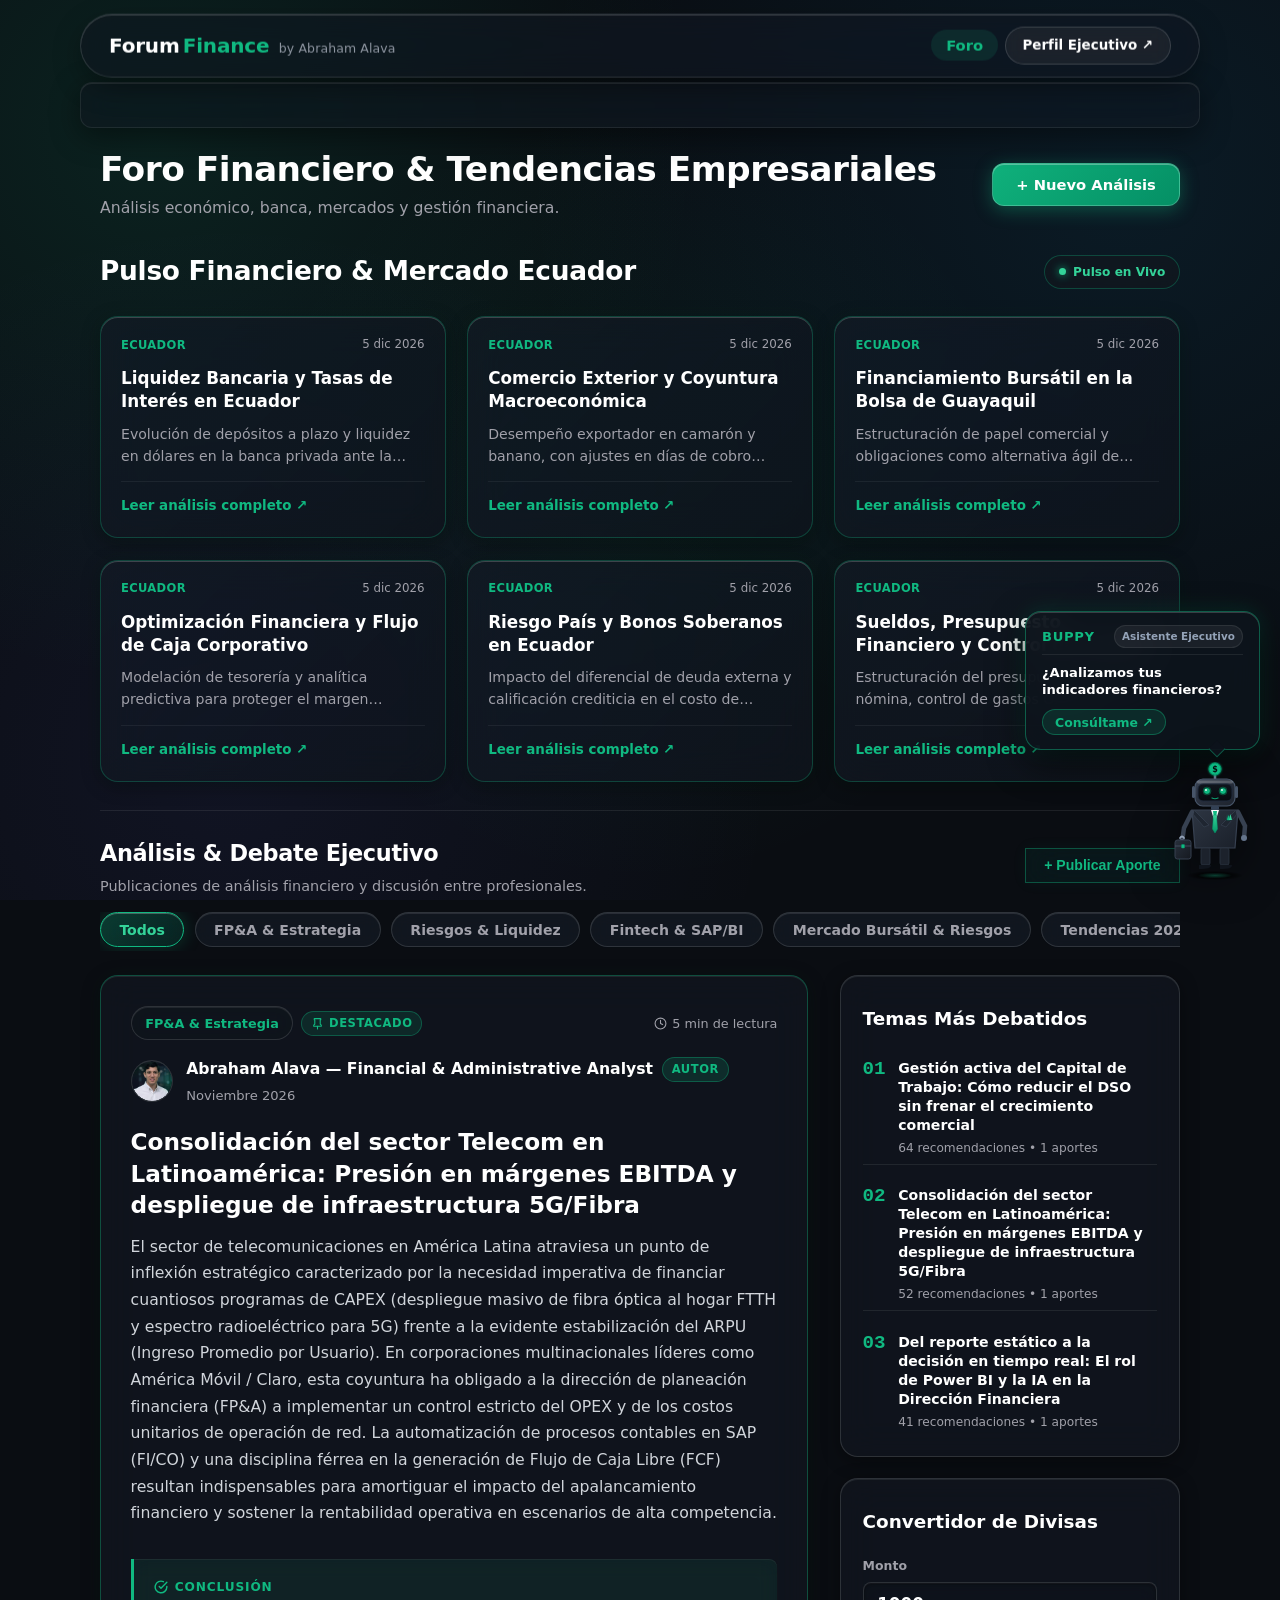
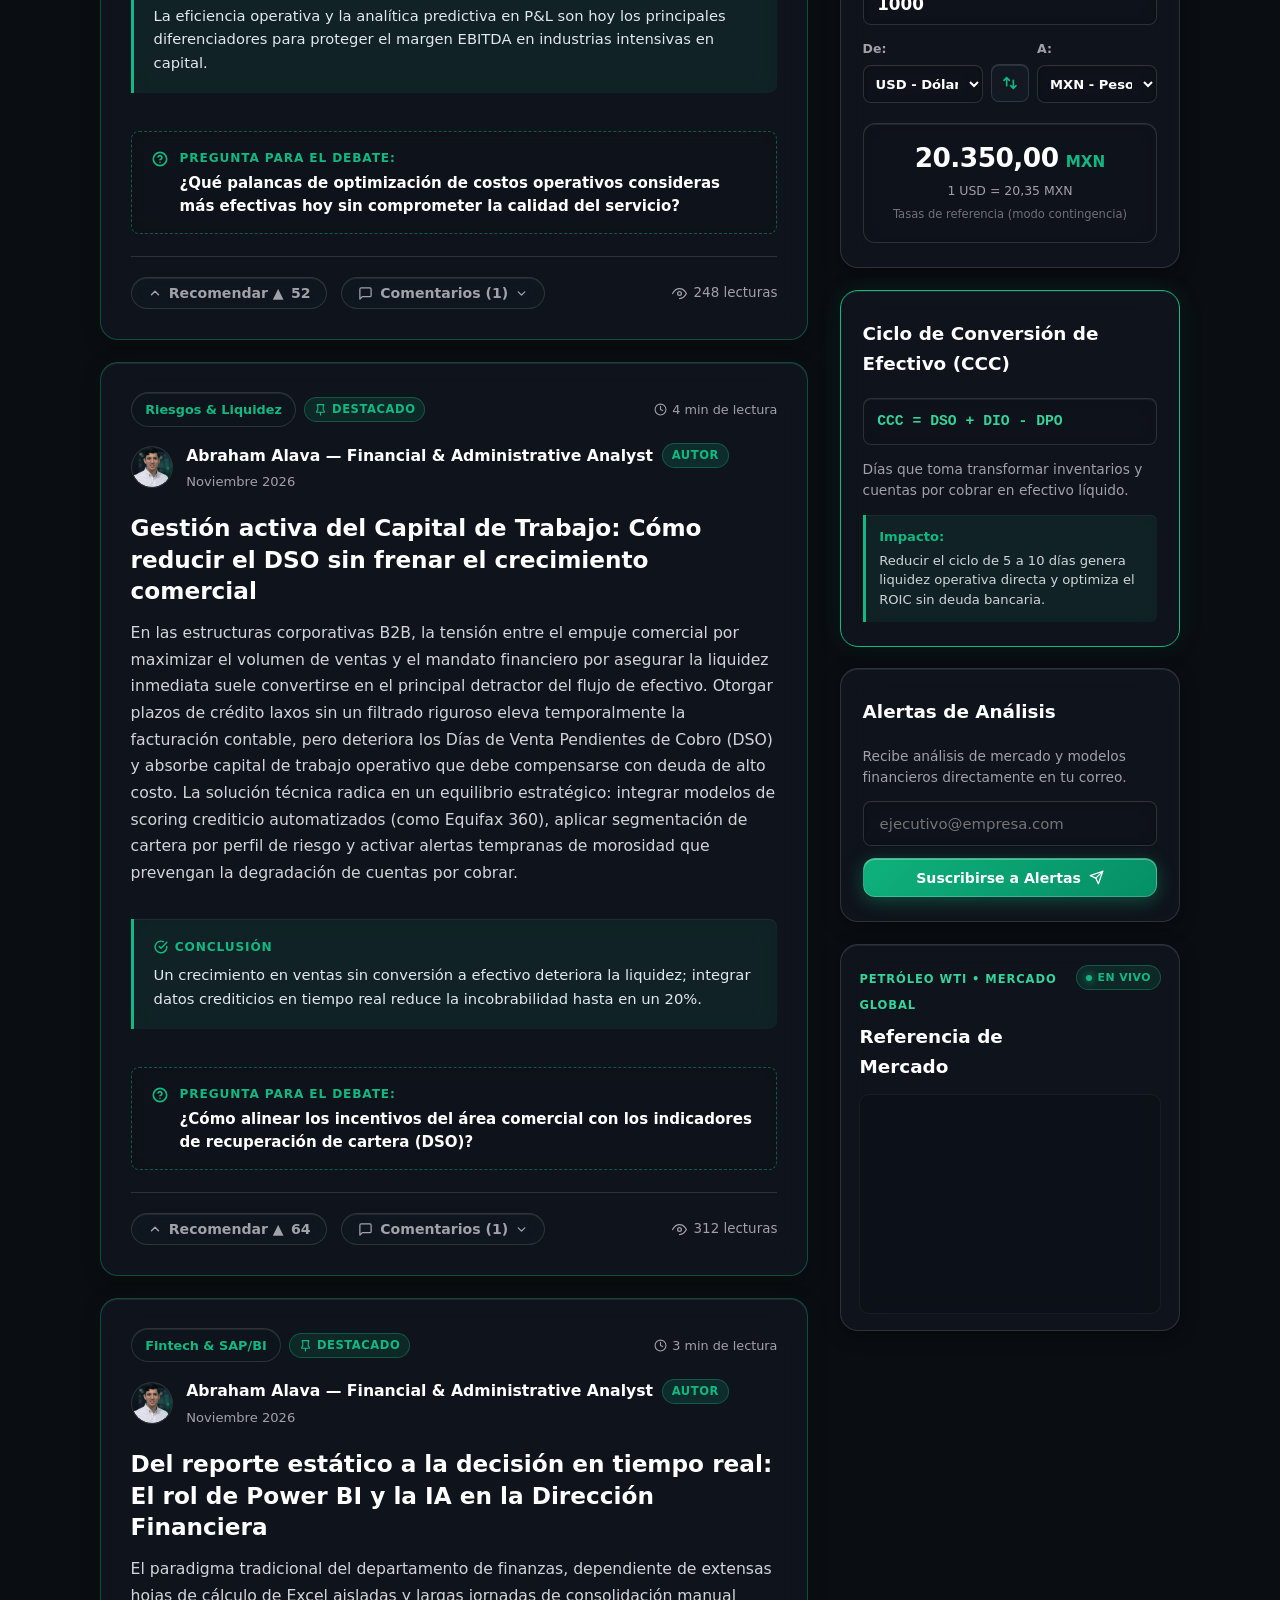
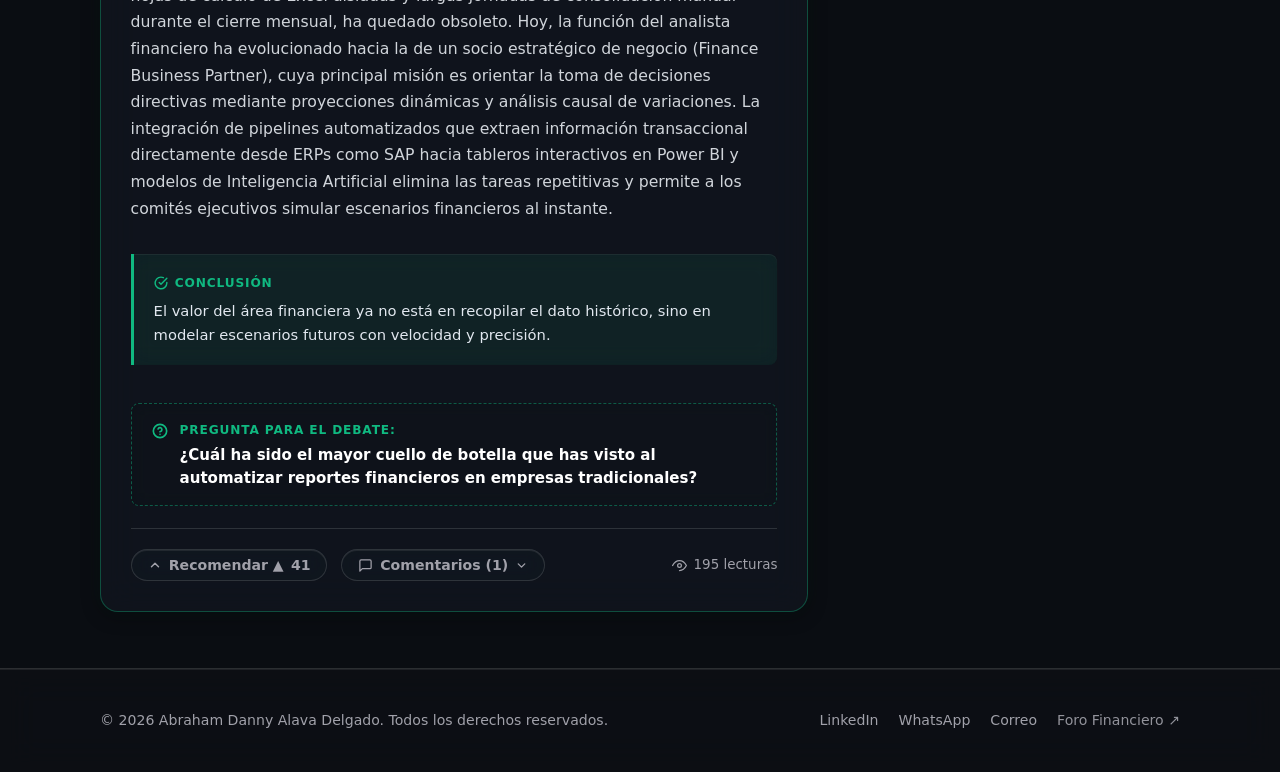
==== commit 98c2257b: "Actualización del portafolio" ====
--- a/forum.html
+++ b/forum.html
@@ -71,26 +71,9 @@
         <!-- Encabezado Ejecutivo del Portal -->
         <div class="forum-hero-header">
           <div class="forum-hero-text">
-            <div class="forum-badge-row">
-              <span class="section-tag">EDITORIAL FINANCIERO • ANÁLISIS ESTRATÉGICO</span>
-              <span class="forum-live-date-badge" id="forum-live-date-badge">
-                <svg width="13" height="13" viewBox="0 0 24 24" fill="none" stroke="currentColor" stroke-width="2"
-                  stroke-linecap="round" stroke-linejoin="round" aria-hidden="true">
-                  <circle cx="12" cy="12" r="10"></circle>
-                  <polyline points="12 6 12 12 16 14"></polyline>
-                </svg>
-                <span id="live-date-text">Cargando fecha de mercado...</span>
-              </span>
-              <span class="forum-cloud-badge" id="forum-cloud-badge"
-                title="Estado de la base de datos para hilos y comentarios">
-                <span class="cloud-status-dot" id="cloud-status-dot"></span>
-                <span id="cloud-status-text">Base de datos local activa</span>
-              </span>
-            </div>
             <h1 class="section-title">Foro Financiero &amp; Tendencias Empresariales</h1>
             <p class="section-description">
-              Espacio de análisis estratégico sobre FP&amp;A, mercados, transformación digital con SAP/BI y gestión
-              corporativa.
+              Análisis económico, banca, mercados y gestión financiera.
             </p>
           </div>
           <div class="forum-hero-cta">
@@ -107,23 +90,35 @@
         <section class="ecuador-news-section" aria-label="Pulso Financiero y Noticias Económicas de Ecuador">
           <div class="ecuador-news-header">
             <div class="ecuador-news-header-text">
-              <span class="section-tag">RADAR MACROECONÓMICO • MERCADO ECUADOR</span>
               <h2 class="ecuador-news-title">Pulso Financiero &amp; Mercado Ecuador</h2>
-              <p class="ecuador-news-description">
-                Seguimiento en tiempo real de liquidez bancaria, coyuntura fiscal, tipos de interés y decisiones corporativas en Ecuador.
-              </p>
             </div>
             <div class="ecuador-news-badge" id="ecuador-news-status-badge">
               <span class="news-pulse-dot" id="ecuador-pulse-dot"></span>
-              <span id="ecuador-news-status-text">Actualizando pulso financiero de Ecuador...</span>
-            </div>
-          </div>
-
-          <!-- Cuadrícula de Noticias Liquid Glass (4 - 6 tarjetas) -->
+              <span id="ecuador-news-status-text">Pulso en Vivo</span>
+            </div>
+          </div>
+
+          <!-- Cuadrícula de Noticias Liquid Glass (6 tarjetas completas en 2 filas de 3) -->
           <div class="ecuador-news-grid" id="ecuador-news-grid" aria-live="polite">
             <!-- Renderizado dinámicamente vía fetch con respaldo de análisis ejecutivo -->
           </div>
         </section>
+
+        <!-- Separador y Encabezado de la Zona de Discusión Ejecutiva -->
+        <div class="forum-debate-transition">
+          <div class="forum-debate-header">
+            <div class="forum-debate-header-text">
+              <h2 class="forum-debate-title">Análisis &amp; Debate Ejecutivo</h2>
+              <p class="forum-debate-subtitle">Publicaciones de análisis financiero y discusión entre profesionales.</p>
+            </div>
+            <div class="forum-debate-header-action">
+              <button type="button" class="btn-secondary-glass" id="open-new-thread-btn-secondary"
+                aria-label="Publicar aporte en el foro">
+                <span>+ Publicar Aporte</span>
+              </button>
+            </div>
+          </div>
+        </div>
 
         <!-- Barra de Filtros por Categoría (Estilo Pills) -->
         <div class="forum-filters-wrapper">
@@ -132,7 +127,8 @@
             <button class="filter-pill" data-category="FP&amp;A &amp; Estrategia">FP&amp;A &amp; Estrategia</button>
             <button class="filter-pill" data-category="Riesgos &amp; Liquidez">Riesgos &amp; Liquidez</button>
             <button class="filter-pill" data-category="Fintech &amp; SAP/BI">Fintech &amp; SAP/BI</button>
-            <button class="filter-pill" data-category="Mercado Bursátil &amp; Riesgos">Mercado Bursátil &amp; Riesgos</button>
+            <button class="filter-pill" data-category="Mercado Bursátil &amp; Riesgos">Mercado Bursátil &amp;
+              Riesgos</button>
             <button class="filter-pill" data-category="Tendencias 2026">Tendencias 2026</button>
           </div>
         </div>
@@ -153,7 +149,6 @@
             <!-- Bloque 1: Temas Más Debatidos -->
             <div class="sidebar-card sidebar-trending-card">
               <div class="sidebar-card-header">
-                <span class="sidebar-card-tag">RANKING EDITORIAL</span>
                 <h3 class="sidebar-card-title">Temas Más Debatidos</h3>
               </div>
               <ol class="trending-list" id="trending-threads-list">
@@ -161,17 +156,16 @@
               </ol>
             </div>
 
-            <!-- Bloque 2: Convertidor de Divisas Ejecutivo -->
+            <!-- Bloque 2: Convertidor de Divisas -->
             <div class="sidebar-card sidebar-converter-card" id="currency-converter-widget">
               <div class="sidebar-card-header">
-                <span class="sidebar-card-tag">MERCADOS &amp; DIVISAS</span>
-                <h3 class="sidebar-card-title">Convertidor de Divisas Ejecutivo</h3>
+                <h3 class="sidebar-card-title">Convertidor de Divisas</h3>
               </div>
 
               <div class="converter-form">
                 <!-- Monto a Convertir -->
                 <div class="form-group" style="margin-bottom: 0.85rem;">
-                  <label for="converter-amount" class="converter-label">Monto a Convertir</label>
+                  <label for="converter-amount" class="converter-label">Monto</label>
                   <input type="number" id="converter-amount" class="form-control converter-input" value="1000" min="0"
                     step="any" placeholder="1000">
                 </div>
@@ -230,33 +224,28 @@
             <!-- Bloque 3: Métrica / KPI Destacado -->
             <div class="sidebar-card sidebar-kpi-card">
               <div class="sidebar-card-header">
-                <span class="sidebar-card-tag highlight">KPI FINANCIERO DESTACADO</span>
-                <h3 class="sidebar-card-title">Cash Conversion Cycle (CCC)</h3>
+                <h3 class="sidebar-card-title">Ciclo de Conversión de Efectivo (CCC)</h3>
               </div>
               <div class="kpi-formula-box">
                 <code>CCC = DSO + DIO - DPO</code>
               </div>
               <p class="kpi-description">
-                Mide el número de días que toma transformar las salidas de efectivo por adquisiciones de inventario en
-                entradas líquidas por cobranza de facturas.
+                Días que toma transformar inventarios y cuentas por cobrar en efectivo líquido.
               </p>
               <div class="kpi-takeaway">
-                <span class="kpi-takeaway-label">Impacto Ejecutivo:</span>
-                <p>En coyunturas de tasas de interés restrictivas, reducir el CCC en 5 a 10 días genera liquidez
-                  operativa directa, reduciendo la necesidad de crédito bancario y optimizando el retorno sobre el
-                  capital invertido (ROIC).</p>
+                <span class="kpi-takeaway-label">Impacto:</span>
+                <p>Reducir el ciclo de 5 a 10 días genera liquidez operativa directa y optimiza el ROIC sin deuda
+                  bancaria.</p>
               </div>
             </div>
 
             <!-- Bloque 4: Alertas de Análisis -->
             <div class="sidebar-card sidebar-alerts-card">
               <div class="sidebar-card-header">
-                <span class="sidebar-card-tag">INFORMES EJECUTIVOS</span>
                 <h3 class="sidebar-card-title">Alertas de Análisis</h3>
               </div>
               <p class="alerts-description">
-                Recibe en tu bandeja de entrada los nuevos reportes de modelación financiera, dashboards en Power BI y
-                análisis de coyuntura macroeconómica.
+                Recibe análisis de mercado y modelos financieros directamente en tu correo.
               </p>
               <form class="alerts-form" id="newsletter-form" novalidate>
                 <input type="text" name="email_address_check" value="" style="display:none;">
@@ -277,6 +266,44 @@
                 </button>
                 <div id="newsletter-feedback" class="newsletter-feedback" style="display: none;"></div>
               </form>
+            </div>
+
+            <!-- Bloque 5: Referencia de Mercado (TradingView Mini Chart) -->
+            <div class="sidebar-card sidebar-market-card">
+              <div class="sidebar-card-header sidebar-market-header">
+                <div>
+                  <span class="sidebar-card-tag highlight">PETRÓLEO WTI • MERCADO GLOBAL</span>
+                  <h3 class="sidebar-card-title">Referencia de Mercado</h3>
+                </div>
+                <span class="market-live-badge">
+                  <span class="market-live-dot" aria-hidden="true"></span> En vivo
+                </span>
+              </div>
+              <div class="market-chart-wrapper">
+                <!-- TradingView Widget BEGIN -->
+                <div class="tradingview-widget-container" style="width: 100%; height: 220px;">
+                  <div class="tradingview-widget-container__widget"></div>
+                  <script type="text/javascript" src="https://s3.tradingview.com/external-embedding/embed-widget-mini-symbol-overview.js" async>
+                  {
+                    "symbol": "TVC:USOIL",
+                    "width": "100%",
+                    "height": 220,
+                    "locale": "es",
+                    "dateRange": "12M",
+                    "colorTheme": "dark",
+                    "isTransparent": true,
+                    "autosize": false,
+                    "largeChartUrl": "",
+                    "chartOnly": false,
+                    "noTimeScale": false,
+                    "trendLineColor": "rgba(16, 185, 129, 1)",
+                    "underLineColor": "rgba(16, 185, 129, 0.15)",
+                    "underLineBottomColor": "rgba(16, 185, 129, 0)"
+                  }
+                  </script>
+                </div>
+                <!-- TradingView Widget END -->
+              </div>
             </div>
 
           </aside>
--- a/css/global.css
+++ b/css/global.css
@@ -544,57 +544,84 @@
   position: fixed;
   bottom: 20px;
   right: 20px;
-  z-index: 999;
-  width: 90px;
+  z-index: 9999;
+  width: auto;
   height: auto;
   pointer-events: auto;
   user-select: none;
-  transition: opacity 0.3s ease, transform 0.3s ease;
+  font-family: inherit;
+  display: block !important;
+  opacity: 1 !important;
+  visibility: visible !important;
 }
 
 .executive-robot-wrapper {
+  position: relative;
+  display: flex;
+  flex-direction: column;
+  align-items: flex-end;
+}
+
+/* Figura del Robot Ejecutivo fuera de la tarjeta */
+.executive-robot-figure {
+  display: flex;
+  flex-direction: column;
+  align-items: center;
+  cursor: pointer;
   animation: robotLevitate 3.5s ease-in-out infinite;
-  display: flex;
-  flex-direction: column;
-  align-items: center;
-  position: relative;
+  outline: none;
+  touch-action: manipulation;
 }
 
 .executive-robot-svg {
   display: block;
   width: 90px;
   height: 115px;
-  filter: drop-shadow(0 8px 20px rgba(0, 0, 0, 0.45));
+  filter: drop-shadow(0 8px 22px rgba(0, 0, 0, 0.55));
+  transition: transform 0.25s ease, filter 0.25s ease;
+}
+
+.executive-robot-figure:hover .executive-robot-svg {
+  transform: scale(1.04) translateY(-2px);
+  filter: drop-shadow(0 12px 28px rgba(16, 185, 129, 0.45));
 }
 
 .executive-robot-shadow {
-  width: 52px;
+  width: 54px;
   height: 9px;
-  background: radial-gradient(ellipse at center, rgba(16, 185, 129, 0.32) 0%, rgba(0, 0, 0, 0.5) 45%, transparent 75%);
+  background: radial-gradient(ellipse at center, rgba(16, 185, 129, 0.35) 0%, rgba(0, 0, 0, 0.55) 45%, transparent 75%);
   border-radius: 50%;
   margin: -6px auto 0 auto;
   animation: robotShadowPulse 3.5s ease-in-out infinite;
 }
 
-/* Burbuja de diálogo Liquid Glass (Modo Interactivo en forum.html) */
+/* Tarjeta / Burbuja Liquid Glass limpia (sin avatar adentro) */
 .executive-robot-bubble {
   position: absolute;
-  bottom: calc(100% + 14px);
+  bottom: calc(100% + 12px);
   right: 0;
-  width: 220px;
-  background: rgba(18, 24, 33, 0.85);
-  backdrop-filter: blur(14px) saturate(160%);
-  -webkit-backdrop-filter: blur(14px) saturate(160%);
-  border: 1px solid rgba(16, 185, 129, 0.35);
+  width: 235px;
+  background: rgba(14, 20, 28, 0.92);
+  backdrop-filter: blur(16px) saturate(170%);
+  -webkit-backdrop-filter: blur(16px) saturate(170%);
+  border: 1.5px solid rgba(16, 185, 129, 0.45);
   border-radius: 16px;
   padding: 0.85rem 1rem;
-  box-shadow: 0 10px 30px rgba(0, 0, 0, 0.55), 0 0 20px rgba(16, 185, 129, 0.15), inset 0 1px 0 rgba(255, 255, 255, 0.2);
+  box-shadow: 0 12px 35px rgba(0, 0, 0, 0.65), 0 0 22px rgba(16, 185, 129, 0.2), inset 0 1px 0 rgba(255, 255, 255, 0.18);
   display: flex;
   flex-direction: column;
   gap: 0.55rem;
   animation: robotBubbleFloat 3.5s ease-in-out infinite;
   pointer-events: auto;
-  z-index: 1000;
+  cursor: pointer;
+  transition: transform 0.25s ease, border-color 0.25s ease, box-shadow 0.25s ease;
+  outline: none;
+}
+
+.executive-robot-bubble:hover {
+  border-color: #10B981;
+  transform: translateY(-3px);
+  box-shadow: 0 16px 40px rgba(0, 0, 0, 0.75), 0 0 28px rgba(16, 185, 129, 0.35), inset 0 1px 0 rgba(255, 255, 255, 0.25);
 }
 
 .robot-bubble-header {
@@ -602,71 +629,80 @@
   align-items: center;
   justify-content: space-between;
   gap: 0.5rem;
-  padding-bottom: 0.3rem;
+  padding-bottom: 0.35rem;
   border-bottom: 1px solid rgba(255, 255, 255, 0.08);
 }
 
 .robot-bubble-name {
-  font-size: 0.8rem;
+  font-size: 0.82rem;
   font-weight: 800;
   color: #10B981;
-  letter-spacing: 0.04em;
+  letter-spacing: 0.05em;
   text-transform: uppercase;
 }
 
 .robot-bubble-badge {
   font-size: 0.65rem;
   font-weight: 600;
-  color: #9CA3AF;
+  color: #94A3B8;
   background: rgba(255, 255, 255, 0.06);
-  padding: 0.15rem 0.45rem;
+  padding: 0.12rem 0.45rem;
   border-radius: 9999px;
   border: 1px solid rgba(255, 255, 255, 0.08);
+  white-space: nowrap;
 }
 
 .robot-bubble-text {
-  font-size: 0.84rem;
-  line-height: 1.4;
+  font-size: 0.82rem;
+  line-height: 1.35;
   color: #FFFFFF;
   font-weight: 600;
   margin: 0;
 }
 
+.robot-bubble-action {
+  display: flex;
+  align-items: center;
+  margin-top: 0.1rem;
+}
+
 .robot-bubble-link {
   display: inline-flex;
   align-items: center;
-  align-self: flex-start;
   gap: 0.35rem;
-  font-size: 0.82rem;
+  font-size: 0.78rem;
   font-weight: 700;
   color: #10B981;
-  text-decoration: none;
-  background: rgba(16, 185, 129, 0.12);
-  border: 1px solid rgba(16, 185, 129, 0.35);
-  padding: 0.32rem 0.75rem;
+  background: rgba(16, 185, 129, 0.14);
+  border: 1px solid rgba(16, 185, 129, 0.4);
+  padding: 0.28rem 0.75rem;
   border-radius: 9999px;
-  transition: var(--transition);
+  cursor: pointer;
+  transition: all 0.2s ease;
+  font-family: inherit;
+  outline: none;
 }
 
 .robot-bubble-link:hover {
   background: #10B981;
   color: #0A0D12;
-  box-shadow: 0 0 16px rgba(16, 185, 129, 0.5);
+  box-shadow: 0 0 14px rgba(16, 185, 129, 0.5);
   transform: translateY(-1px);
 }
 
 .robot-bubble-tail {
   position: absolute;
   bottom: -6px;
-  right: 32px;
+  right: 36px;
   width: 12px;
   height: 12px;
-  background: rgba(18, 24, 33, 0.85);
-  border-right: 1px solid rgba(16, 185, 129, 0.35);
-  border-bottom: 1px solid rgba(16, 185, 129, 0.35);
+  background: rgba(14, 20, 28, 0.92);
+  border-right: 1.5px solid rgba(16, 185, 129, 0.45);
+  border-bottom: 1.5px solid rgba(16, 185, 129, 0.45);
   transform: rotate(45deg);
 }
 
+/* Animaciones */
 @keyframes robotLevitate {
   0%, 100% {
     transform: translateY(0);
@@ -696,9 +732,305 @@
   }
 }
 
-/* Adaptación móvil: ocultar en pantallas menores a 768px */
-@media (max-width: 768px) {
+/* Fondo oscuro translúcido para el modal */
+.robot-chat-backdrop {
+  display: none;
+  position: fixed;
+  top: 0;
+  left: 0;
+  width: 100vw;
+  height: 100vh;
+  background: rgba(7, 10, 15, 0.68);
+  backdrop-filter: blur(6px);
+  -webkit-backdrop-filter: blur(6px);
+  z-index: 10001;
+}
+
+.robot-chat-backdrop.active {
+  display: block !important;
+}
+
+/* Modal / Ventana de Consulta Adaptada y Chat Interactivo */
+.robot-chat-modal {
+  display: none;
+  position: fixed;
+  bottom: 20px;
+  right: 20px;
+  width: 380px;
+  max-width: calc(100vw - 32px);
+  max-height: 75vh;
+  background: rgba(14, 18, 25, 0.96);
+  backdrop-filter: blur(20px) saturate(180%);
+  -webkit-backdrop-filter: blur(20px) saturate(180%);
+  border: 1.5px solid rgba(16, 185, 129, 0.45);
+  border-radius: 20px;
+  box-shadow: 0 20px 50px rgba(0, 0, 0, 0.85), 0 0 30px rgba(16, 185, 129, 0.25), inset 0 1px 0 rgba(255, 255, 255, 0.15);
+  z-index: 10002;
+  flex-direction: column;
+  overflow: hidden;
+  animation: robotModalSlideUp 0.3s cubic-bezier(0.16, 1, 0.3, 1) forwards;
+}
+
+.robot-chat-modal.active {
+  display: flex !important;
+}
+
+.robot-modal-header {
+  display: flex;
+  align-items: center;
+  justify-content: space-between;
+  padding: 0.9rem 1.15rem;
+  border-bottom: 1px solid rgba(255, 255, 255, 0.08);
+  background: rgba(255, 255, 255, 0.02);
+}
+
+.robot-modal-title-group {
+  display: flex;
+  align-items: center;
+  gap: 0.65rem;
+}
+
+.robot-modal-avatar {
+  width: 28px;
+  height: 28px;
+  object-fit: contain;
+  filter: drop-shadow(0 2px 4px rgba(0, 0, 0, 0.4));
+}
+
+.robot-modal-dot {
+  width: 8px;
+  height: 8px;
+  border-radius: 50%;
+  background-color: #10B981;
+  box-shadow: 0 0 8px #10B981;
+  display: inline-block;
+}
+
+.robot-modal-title {
+  font-size: 0.95rem;
+  font-weight: 800;
+  color: #10B981;
+  margin: 0;
+  line-height: 1.2;
+  letter-spacing: 0.03em;
+}
+
+.robot-modal-badge {
+  font-size: 0.68rem;
+  font-weight: 600;
+  color: #94A3B8;
+  display: block;
+}
+
+.robot-modal-close {
+  background: rgba(255, 255, 255, 0.06);
+  border: 1px solid rgba(255, 255, 255, 0.1);
+  color: #94A3B8;
+  width: 30px;
+  height: 30px;
+  border-radius: 50%;
+  display: flex;
+  align-items: center;
+  justify-content: center;
+  cursor: pointer;
+  transition: all 0.2s ease;
+}
+
+.robot-modal-close:hover {
+  background: rgba(239, 68, 68, 0.2);
+  color: #F87171;
+  border-color: rgba(239, 68, 68, 0.4);
+}
+
+.robot-modal-body {
+  padding: 1.15rem;
+  overflow-y: auto;
+  display: flex;
+  flex-direction: column;
+  gap: 1rem;
+  flex: 1;
+}
+
+.robot-chat-bubble-received {
+  background: rgba(20, 26, 36, 0.85);
+  border: 1px solid rgba(16, 185, 129, 0.25);
+  border-radius: 14px 14px 14px 4px;
+  padding: 0.85rem 1rem;
+  box-shadow: 0 4px 12px rgba(0, 0, 0, 0.3);
+}
+
+.robot-chat-bubble-received p {
+  font-size: 0.88rem;
+  color: #FFFFFF;
+  line-height: 1.45;
+  margin: 0;
+  font-weight: 500;
+}
+
+.robot-quick-topics {
+  display: flex;
+  flex-direction: column;
+  gap: 0.5rem;
+}
+
+.robot-topics-title {
+  font-size: 0.74rem;
+  font-weight: 700;
+  text-transform: uppercase;
+  color: #94A3B8;
+  letter-spacing: 0.05em;
+}
+
+.robot-topic-btn {
+  display: flex;
+  align-items: center;
+  justify-content: space-between;
+  gap: 0.5rem;
+  background: rgba(255, 255, 255, 0.04);
+  border: 1px solid rgba(255, 255, 255, 0.08);
+  border-radius: 10px;
+  padding: 0.65rem 0.85rem;
+  color: #E2E8F0;
+  font-size: 0.82rem;
+  font-weight: 500;
+  text-decoration: none;
+  cursor: pointer;
+  text-align: left;
+  transition: all 0.2s ease;
+  font-family: inherit;
+  width: 100%;
+}
+
+.robot-topic-btn:hover,
+.robot-topic-btn:focus-visible {
+  background: rgba(16, 185, 129, 0.12);
+  border-color: #10B981;
+  color: #FFFFFF;
+  transform: translateX(2px);
+}
+
+.robot-topic-btn.active {
+  background: rgba(16, 185, 129, 0.18);
+  border-color: #10B981;
+  color: #34D399;
+}
+
+.topic-arrow {
+  color: #10B981;
+  font-weight: 700;
+}
+
+.robot-response-area {
+  background: rgba(16, 185, 129, 0.08);
+  border: 1px solid rgba(16, 185, 129, 0.3);
+  border-radius: 12px;
+  padding: 0.85rem 1rem;
+  font-size: 0.82rem;
+  line-height: 1.5;
+  color: #E2E8F0;
+  animation: robotModalSlideUp 0.25s ease;
+}
+
+.robot-response-area strong {
+  color: #10B981;
+  display: block;
+  margin-bottom: 0.3rem;
+  font-weight: 700;
+}
+
+.robot-modal-footer {
+  padding: 0.85rem 1.15rem 1rem 1.15rem;
+  border-top: 1px solid rgba(255, 255, 255, 0.08);
+  background: rgba(20, 26, 36, 0.5);
+}
+
+.robot-modal-cta {
+  display: flex;
+  align-items: center;
+  justify-content: center;
+  width: 100%;
+  padding: 0.7rem 1rem;
+  font-size: 0.88rem;
+  font-weight: 700;
+  border-radius: 12px;
+  text-decoration: none;
+}
+
+@keyframes robotModalSlideUp {
+  from {
+    opacity: 0;
+    transform: translateY(16px);
+  }
+  to {
+    opacity: 1;
+    transform: translateY(0);
+  }
+}
+
+/* ==========================================================================
+   ADAPTACIÓN MÓVIL (< 640px): BUPPY ESCALADO PROPORCIONAL Y SIEMPRE VISIBLE
+   ========================================================================== */
+@media (max-width: 640px) {
   .executive-robot-container {
-    display: none !important;
-  }
-}
+    bottom: 12px;
+    right: 12px;
+    display: block !important;
+    opacity: 1 !important;
+    visibility: visible !important;
+  }
+
+  .executive-robot-svg {
+    width: 68px;
+    height: 87px;
+  }
+
+  .executive-robot-shadow {
+    width: 42px;
+    height: 7px;
+    margin: -4px auto 0 auto;
+  }
+
+  .executive-robot-bubble {
+    width: 205px;
+    padding: 0.65rem 0.8rem;
+    gap: 0.45rem;
+    bottom: calc(100% + 8px);
+    right: 0;
+    border-radius: 14px;
+  }
+
+  .robot-bubble-name {
+    font-size: 0.76rem;
+  }
+
+  .robot-bubble-badge {
+    font-size: 0.6rem;
+    padding: 0.1rem 0.38rem;
+  }
+
+  .robot-bubble-text {
+    font-size: 0.76rem;
+    line-height: 1.3;
+  }
+
+  .robot-bubble-link {
+    font-size: 0.72rem;
+    padding: 0.22rem 0.6rem;
+  }
+
+  .robot-bubble-tail {
+    right: 26px;
+    width: 10px;
+    height: 10px;
+    bottom: -5px;
+  }
+
+  .robot-chat-modal {
+    bottom: 12px;
+    right: 12px;
+    left: 12px;
+    width: calc(100vw - 24px);
+    max-height: 80vh;
+    border-radius: 18px;
+  }
+}
--- a/css/pages.css
+++ b/css/pages.css
@@ -1134,18 +1134,17 @@
    6.0.1 PULSO FINANCIERO DE ECUADOR (NOTICIAS EN TIEMPO REAL - LIQUID GLASS)
    -------------------------------------------------------------------------- */
 .ecuador-news-section {
-  margin-bottom: 2.75rem;
-  padding-bottom: 2.5rem;
-  border-bottom: 1px solid var(--color-border-glass);
+  margin-bottom: 0;
+  padding-bottom: 0;
 }
 
 .ecuador-news-header {
   display: flex;
   justify-content: space-between;
-  align-items: flex-start;
+  align-items: center;
   flex-wrap: wrap;
-  gap: 1rem;
-  margin-bottom: 1.75rem;
+  gap: 0.85rem;
+  margin-bottom: 1rem;
 }
 
 .ecuador-news-header-text {
@@ -1230,7 +1229,7 @@
   -webkit-backdrop-filter: var(--glass-blur);
   border: 1px solid rgba(16, 185, 129, 0.28);
   border-radius: var(--radius-lg);
-  padding: 1.4rem 1.35rem;
+  padding: 1.15rem 1.25rem;
   box-shadow: var(--shadow-sm), 0 0 20px rgba(16, 185, 129, 0.06), var(--glass-specular);
   display: flex;
   flex-direction: column;
@@ -1286,9 +1285,9 @@
   color: var(--color-text-muted);
   font-size: 0.88rem;
   line-height: 1.55;
-  margin-bottom: 1.1rem;
+  margin-bottom: 0.85rem;
   display: -webkit-box;
-  -webkit-line-clamp: 3;
+  -webkit-line-clamp: 2;
   -webkit-box-orient: vertical;
   overflow: hidden;
   text-overflow: ellipsis;
@@ -1393,7 +1392,7 @@
 .market-tradingview-wrapper {
   width: calc(100% - 2.5rem);
   max-width: var(--max-width);
-  margin: 95px auto 24px auto;
+  margin: 1.15rem auto 1.25rem auto;
   height: 46px;
   overflow: hidden;
   border-radius: var(--radius-md);
@@ -1426,8 +1425,8 @@
 
 @media (max-width: 768px) {
   .market-tradingview-wrapper {
-    margin-top: 85px;
-    margin-bottom: 20px;
+    margin-top: 0.85rem;
+    margin-bottom: 1rem;
     width: calc(100% - 1.5rem);
   }
 }
@@ -1503,15 +1502,15 @@
 /* Sección General del Foro */
 .forum-section {
   padding-top: 0;
-  padding-bottom: 5rem;
+  padding-bottom: 3.5rem;
 }
 
 .forum-hero-header {
   display: flex;
   justify-content: space-between;
-  align-items: flex-start;
-  gap: 2rem;
-  margin-bottom: 2rem;
+  align-items: center;
+  gap: 1.5rem;
+  margin-bottom: 1.5rem;
   flex-wrap: wrap;
 }
 
@@ -1520,24 +1519,122 @@
   min-width: 280px;
 }
 
+.forum-hero-text .section-title {
+  font-size: clamp(1.65rem, 3.2vw + 0.4rem, 2.15rem);
+  margin-bottom: 0.35rem;
+}
+
+.forum-hero-text .section-description {
+  margin: 0;
+  font-size: 0.98rem;
+  line-height: 1.45;
+}
+
 .forum-hero-cta {
   flex-shrink: 0;
   display: flex;
   align-items: center;
-  align-self: flex-start;
-  margin-top: 1rem;
+  align-self: center;
+  margin-top: 0;
 }
 
 @media (min-width: 768px) {
   .forum-hero-cta {
-    margin-top: 1.5rem;
+    margin-top: 0;
+  }
+}
+
+/* --------------------------------------------------------------------------
+   6.0.2 SEPARADOR Y ENCABEZADO DE LA ZONA DE DEBATE EJECUTIVO
+   -------------------------------------------------------------------------- */
+.forum-debate-transition {
+  border-top: 1px solid rgba(255, 255, 255, 0.08);
+  margin-top: 1.75rem;
+  padding-top: 1.5rem;
+  margin-bottom: 1rem;
+}
+
+.forum-debate-header {
+  display: flex;
+  align-items: center;
+  justify-content: space-between;
+  gap: 1.25rem;
+  flex-wrap: wrap;
+}
+
+.forum-debate-header-text {
+  flex: 1;
+  min-width: 260px;
+}
+
+.forum-debate-title {
+  font-size: 1.4rem;
+  font-weight: 700;
+  color: #FFFFFF;
+  letter-spacing: -0.015em;
+  margin: 0 0 0.25rem 0;
+}
+
+.forum-debate-subtitle {
+  font-size: 0.9rem;
+  color: var(--color-text-muted);
+  margin: 0;
+  line-height: 1.4;
+}
+
+.btn-secondary-glass {
+  display: inline-flex;
+  align-items: center;
+  justify-content: center;
+  gap: 0.45rem;
+  padding: 0.52rem 1.15rem;
+  font-size: 0.88rem;
+  font-weight: 600;
+  color: #10B981;
+  background: rgba(16, 185, 129, 0.06);
+  border: 1px solid rgba(16, 185, 129, 0.38);
+  border-radius: var(--radius-full);
+  backdrop-filter: var(--glass-blur);
+  -webkit-backdrop-filter: var(--glass-blur);
+  cursor: pointer;
+  transition: all var(--transition-fast);
+  box-shadow: 0 0 15px rgba(16, 185, 129, 0.06);
+  text-decoration: none;
+}
+
+.btn-secondary-glass:hover {
+  background: rgba(16, 185, 129, 0.16);
+  border-color: #10B981;
+  color: #34D399;
+  transform: translateY(-2px);
+  box-shadow: 0 4px 20px rgba(16, 185, 129, 0.22);
+}
+
+.btn-secondary-glass:active {
+  transform: translateY(0);
+}
+
+@media (max-width: 640px) {
+  .forum-debate-header {
+    flex-direction: column;
+    align-items: flex-start;
+    gap: 0.85rem;
+  }
+
+  .forum-debate-header-action {
+    width: 100%;
+  }
+
+  .btn-secondary-glass {
+    width: 100%;
+    justify-content: center;
   }
 }
 
 .forum-filters-wrapper {
-  margin-bottom: 2.25rem;
+  margin-bottom: 1.5rem;
   overflow-x: auto;
-  padding-bottom: 0.5rem;
+  padding-bottom: 0.25rem;
 }
 
 .forum-filters-wrapper::-webkit-scrollbar {
@@ -1565,7 +1662,7 @@
 .forum-editorial-grid {
   display: grid;
   grid-template-columns: 1fr;
-  gap: 2.25rem;
+  gap: 1.75rem;
   align-items: start;
   width: 100%;
 }
@@ -1573,7 +1670,7 @@
 @media (min-width: 1024px) {
   .forum-editorial-grid {
     grid-template-columns: 1fr 340px;
-    gap: 2.5rem;
+    gap: 2rem;
   }
 }
 
@@ -1584,7 +1681,7 @@
 .forum-sidebar {
   display: flex;
   flex-direction: column;
-  gap: 1.75rem;
+  gap: 1.35rem;
 }
 
 @media (min-width: 1024px) {
@@ -1938,11 +2035,90 @@
   border: 1px solid var(--color-danger);
 }
 
+/* Bloque 5: Referencia de Mercado (TradingView Mini Chart - Liquid Glass) */
+.sidebar-market-card {
+  background-color: var(--color-surface);
+  backdrop-filter: var(--glass-blur);
+  -webkit-backdrop-filter: var(--glass-blur);
+  border: 1px solid var(--color-border-glass);
+  border-radius: var(--radius-lg);
+  padding: 1.25rem 1.15rem 1rem 1.15rem;
+  box-shadow: var(--shadow-sm);
+  transition: var(--transition);
+}
+
+.sidebar-market-card:hover {
+  border-color: rgba(16, 185, 129, 0.45);
+  box-shadow: var(--shadow-md), 0 0 20px rgba(16, 185, 129, 0.12), var(--glass-specular-hover);
+}
+
+.sidebar-market-header {
+  display: flex;
+  align-items: flex-start;
+  justify-content: space-between;
+  gap: 0.5rem;
+  margin-bottom: 0.75rem;
+}
+
+.market-live-badge {
+  display: inline-flex;
+  align-items: center;
+  gap: 0.35rem;
+  font-size: 0.68rem;
+  font-weight: 700;
+  text-transform: uppercase;
+  color: #10B981;
+  background: rgba(16, 185, 129, 0.12);
+  border: 1px solid rgba(16, 185, 129, 0.35);
+  border-radius: 9999px;
+  padding: 0.18rem 0.55rem;
+  letter-spacing: 0.04em;
+  white-space: nowrap;
+}
+
+.market-live-dot {
+  width: 6px;
+  height: 6px;
+  border-radius: 50%;
+  background-color: #10B981;
+  box-shadow: 0 0 8px #10B981;
+  display: inline-block;
+  animation: liveDotPulse 2s infinite ease-in-out;
+}
+
+@keyframes liveDotPulse {
+  0%, 100% {
+    opacity: 1;
+    transform: scale(1);
+  }
+  50% {
+    opacity: 0.35;
+    transform: scale(0.8);
+  }
+}
+
+.market-chart-wrapper {
+  position: relative;
+  width: 100%;
+  height: 220px;
+  overflow: hidden;
+  border-radius: 10px;
+  background: rgba(10, 14, 20, 0.5);
+  border: 1px solid rgba(255, 255, 255, 0.05);
+}
+
+@media (max-width: 1023px) {
+  .sidebar-market-card {
+    width: 100%;
+    margin-bottom: 2rem;
+  }
+}
+
 /* Feed de Hilos */
 .forum-feed-container {
   display: flex;
   flex-direction: column;
-  gap: 1.75rem;
+  gap: 1.35rem;
   width: 100%;
 }
 
